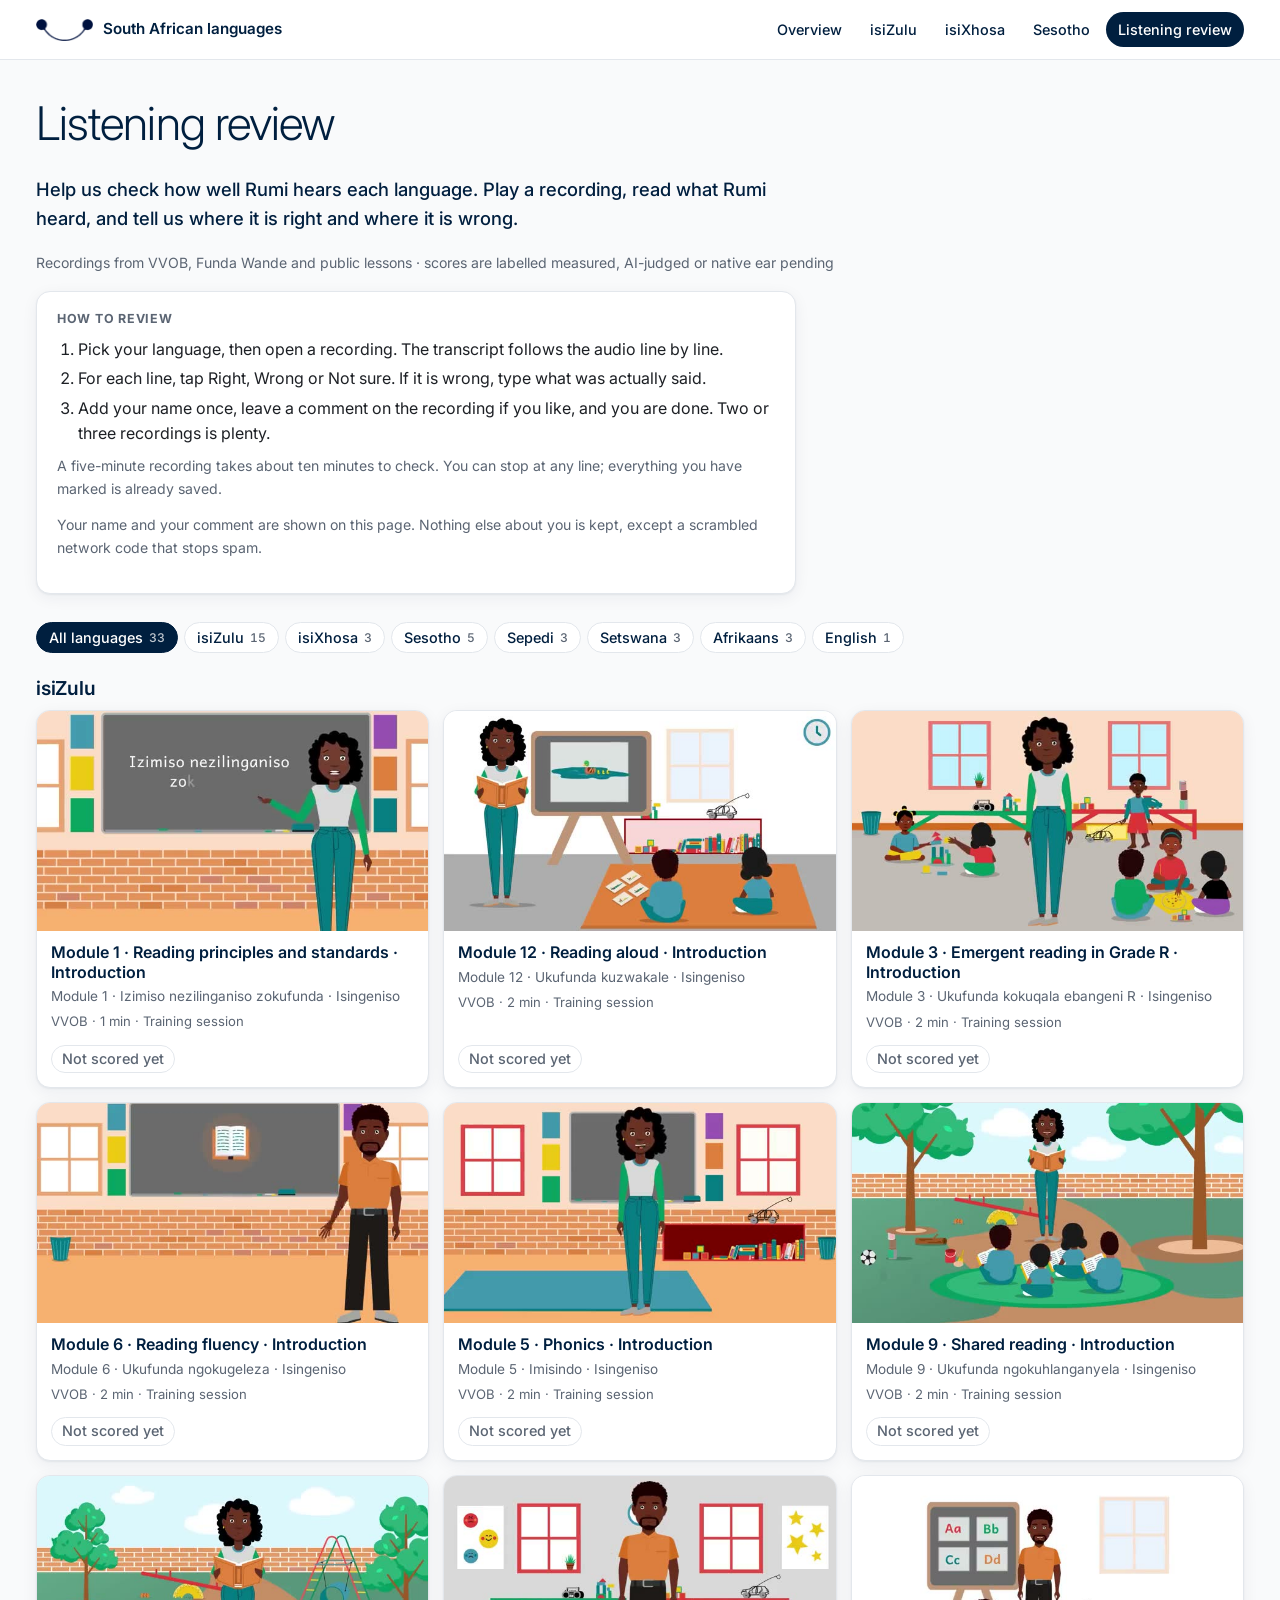
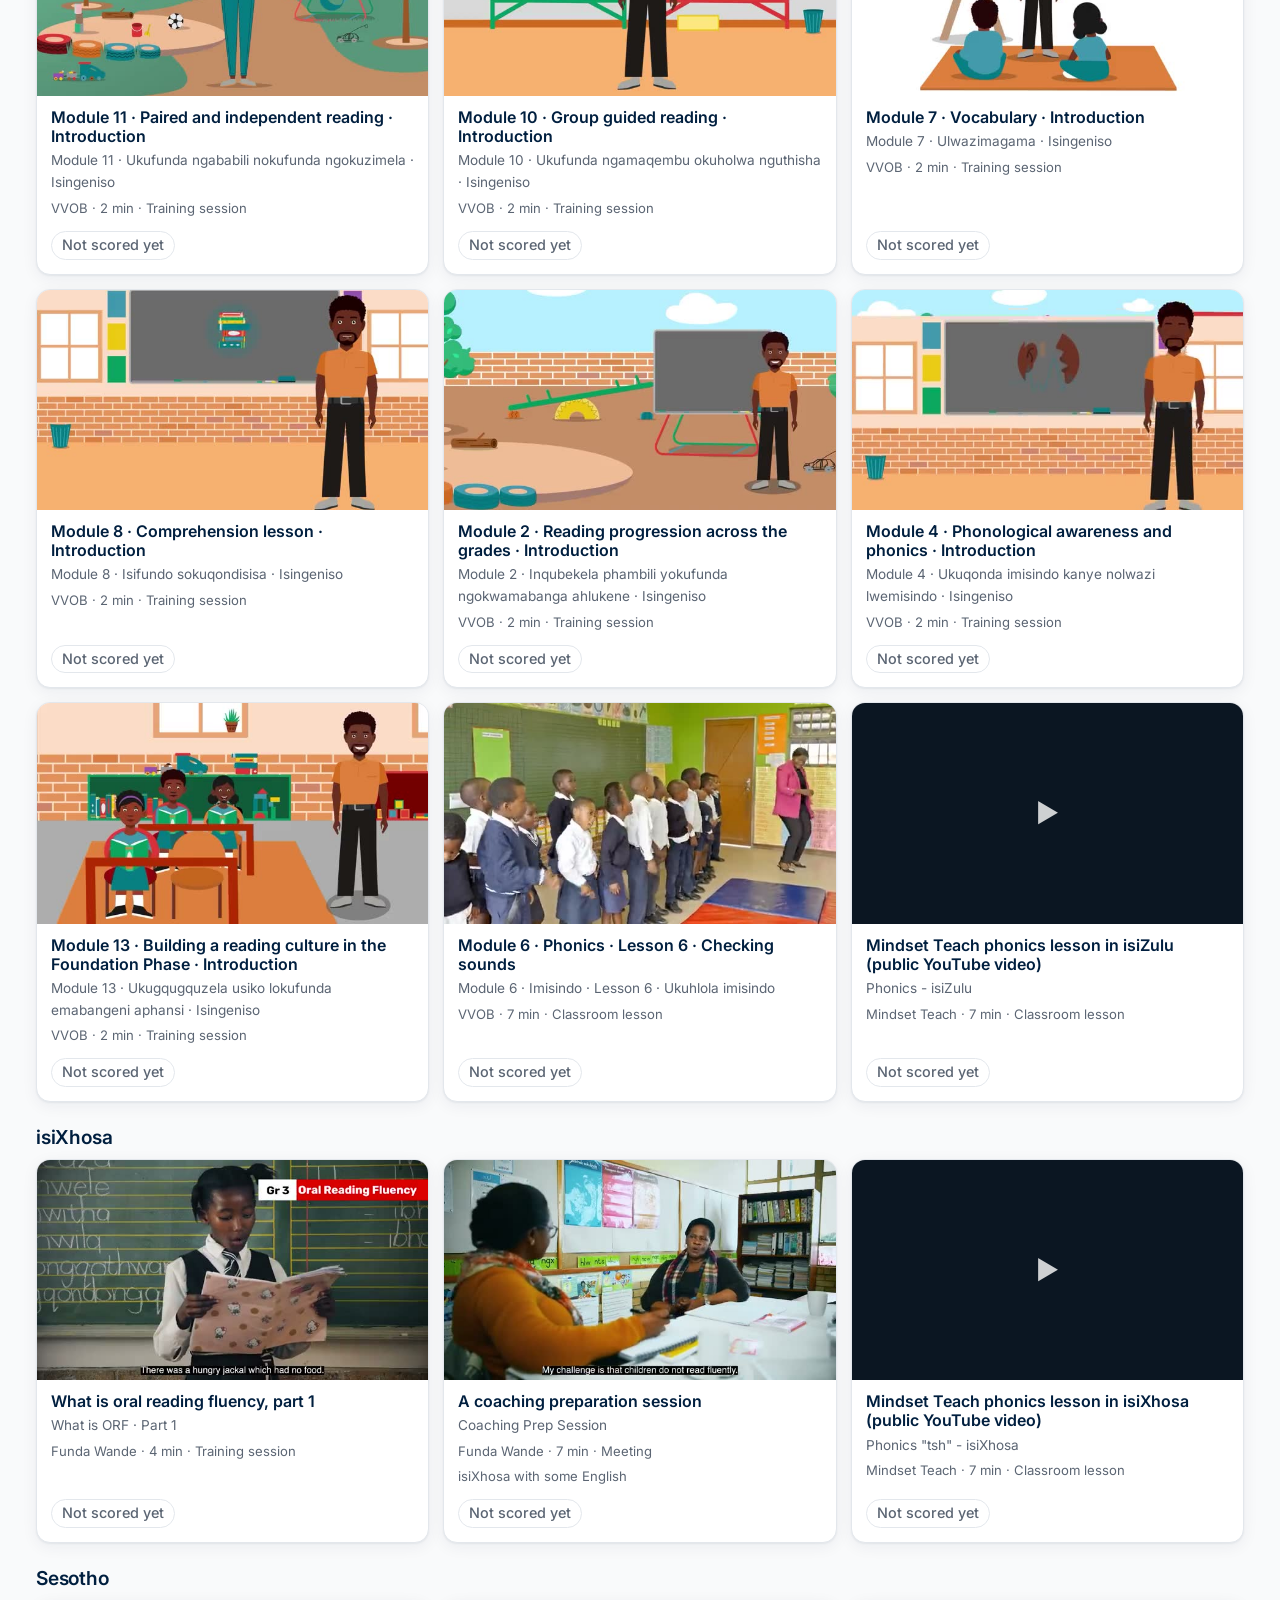
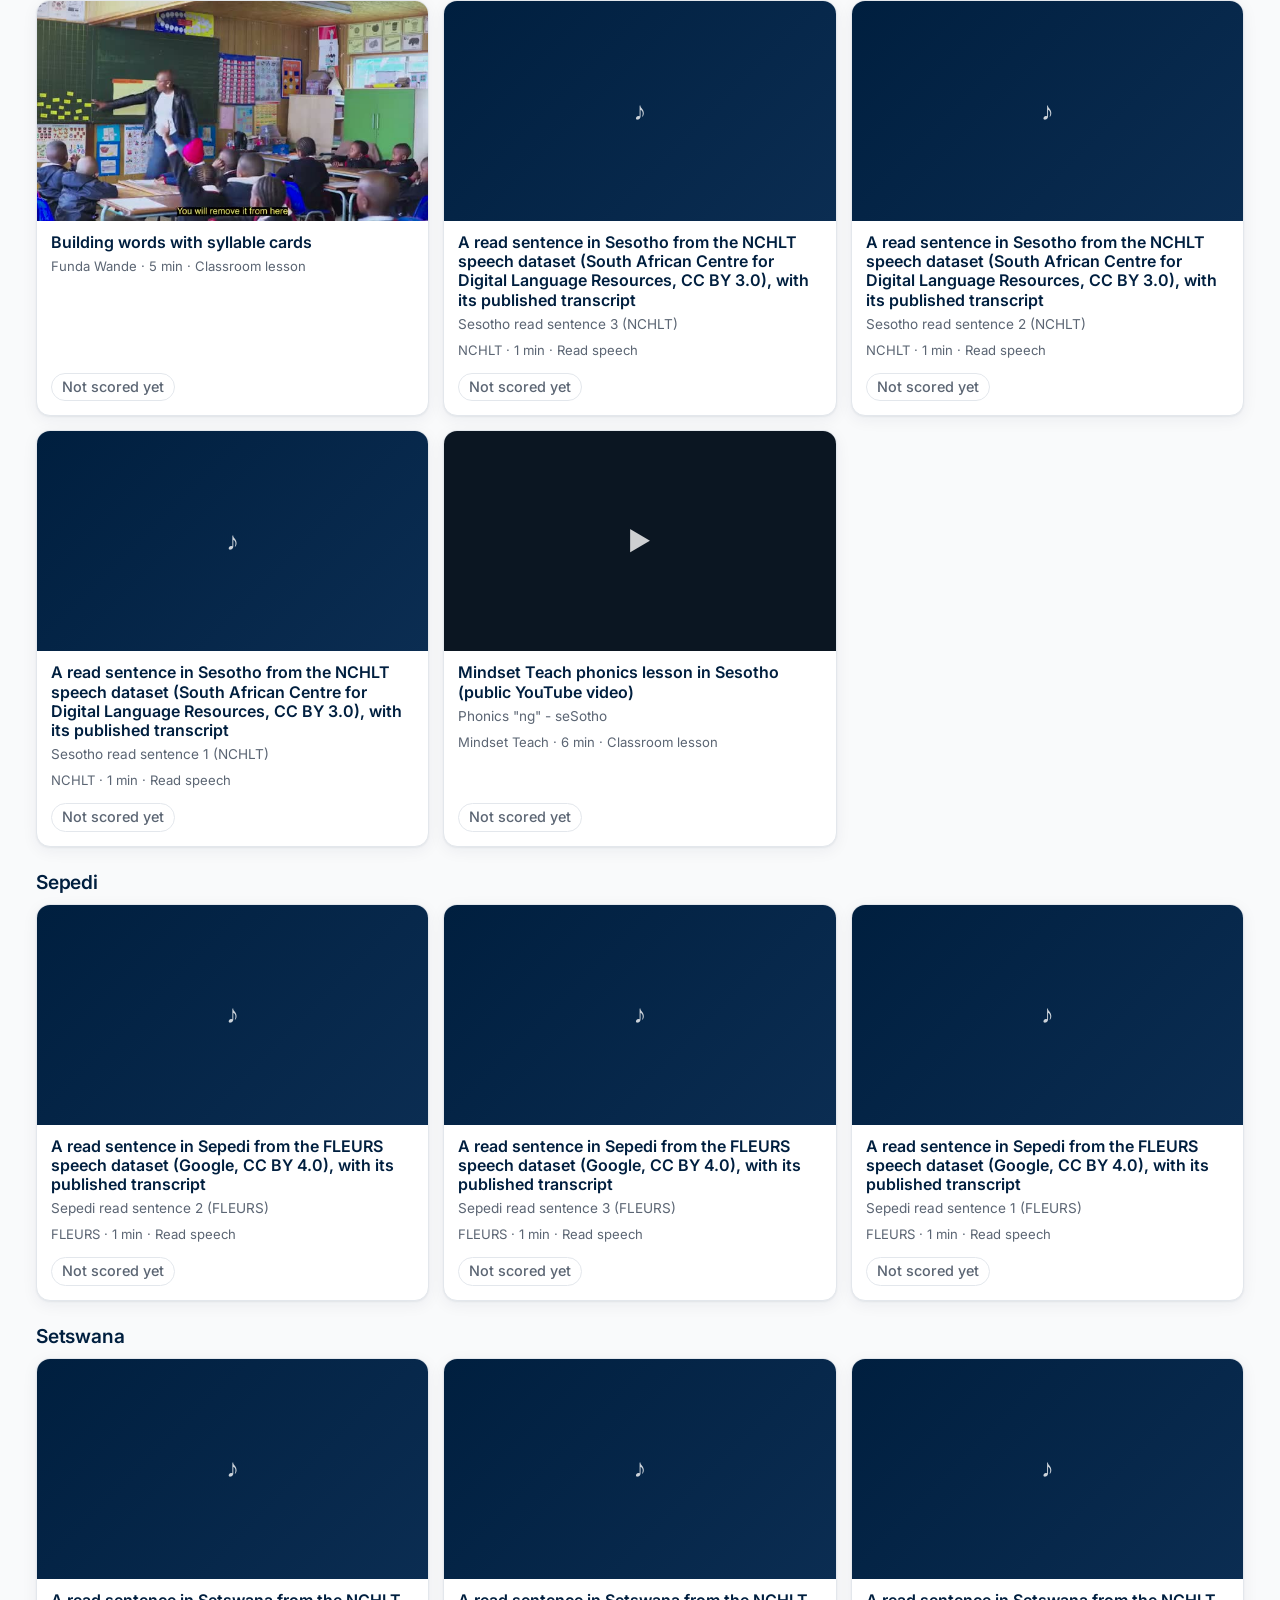
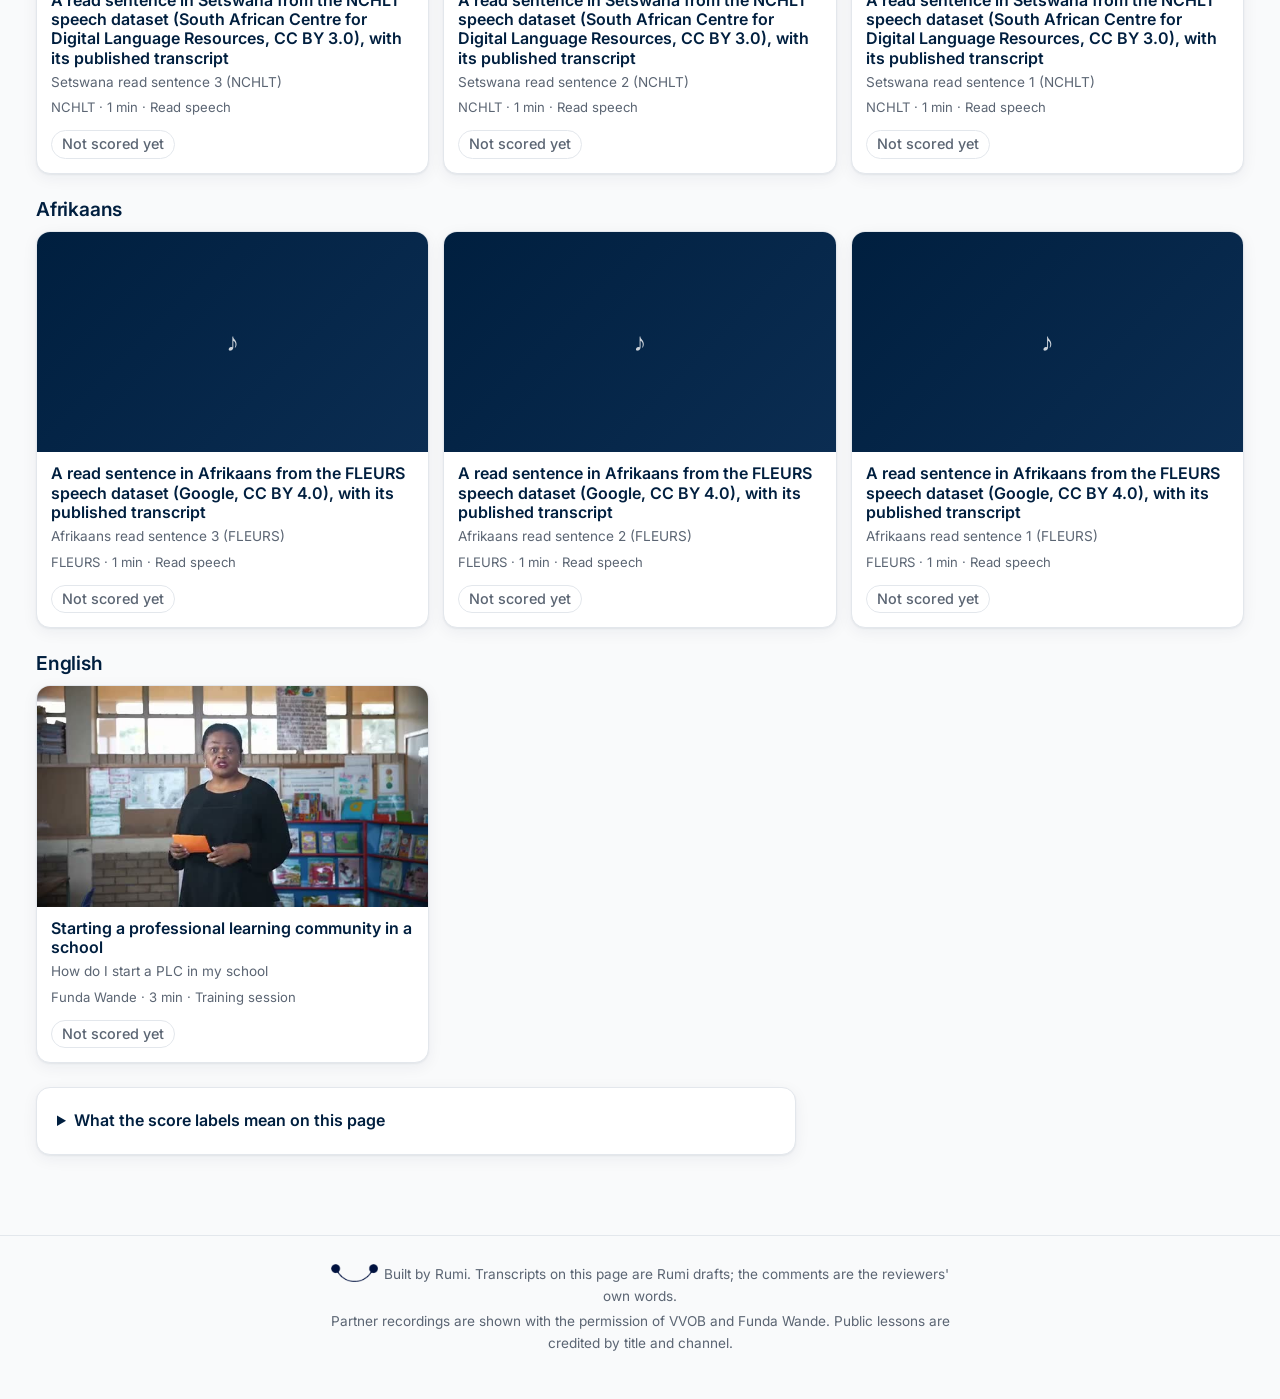
==== review.html @ a5eed265 "Listening review page: synced player for hosted video/audio and YouTube, per-line Right/Wrong/Not su" ====
<!doctype html>
<html lang="en">
<head>
<meta charset="utf-8">
<meta name="viewport" content="width=device-width, initial-scale=1">
<title>Listening review — Rumi in South African languages</title>
<meta name="description" content="Listen to classroom and training recordings in South African languages and tell us where Rumi heard them right or wrong.">
<link rel="icon" type="image/png" href="assets/img/rumi-mark.png">
<link rel="preconnect" href="https://fonts.googleapis.com">
<link rel="preconnect" href="https://fonts.gstatic.com" crossorigin>
<link href="https://fonts.googleapis.com/css2?family=Inter:wght@300;400;500;600;700;800&display=swap" rel="stylesheet">
<link rel="stylesheet" href="assets/css/site.css">
</head>
<body class="review-page">
<a class="skip" href="#main">Skip to content</a>
<header class="site-header"><div class="inner">
  <a class="brand" href="index.html" aria-label="Rumi in South African languages — overview"><img src="assets/img/rumi-mark.png" alt="Rumi"><span>South African languages</span></a>
  <nav class="lang-switch" aria-label="Pages">
    <a href="index.html">Overview</a>
    <a href="zu.html" lang="zu">isiZulu</a>
    <a href="xh.html" lang="xh">isiXhosa</a>
    <a href="st.html" lang="st">Sesotho</a>
    <a href="review.html" aria-current="page"><span class="nav-long">Listening review</span><span class="nav-short">Review</span></a>
  </nav>
</div></header>
<main id="main" class="review-main">
  <section id="intro" class="review-intro">
    <h1 data-copy="review.meta.title"></h1>
    <p class="lede" data-copy="review.meta.lead"></p>
    <p class="note" data-copy="review.meta.dateline"></p>
    <div class="card how">
      <h2 class="subcard-title" data-copy="review.howto.heading"></h2>
      <ol class="how-steps" id="how-steps"></ol>
      <p class="note" data-copy="review.howto.time_note"></p>
      <p class="note" data-copy="review.privacy.line"></p>
    </div>
  </section>

  <nav id="lang-tabs" class="rv-tabs" aria-label="Languages"></nav>

  <section id="list" class="rv-list" aria-live="polite">
    <h2 id="list-heading" class="sr-only"></h2>
    <div id="list-notice"></div>
    <div id="cards" class="rv-cards"></div>
    <details class="card labels-help" id="labels-help">
      <summary data-copy="review.scores.heading"></summary>
      <ul class="bullets" id="labels-list"></ul>
      <p class="note" data-copy="review.meta.page_note"></p>
    </details>
  </section>

  <section id="rec" class="rv-rec" hidden tabindex="-1" aria-labelledby="rec-title">
    <p><a href="review.html" id="back" class="rv-back"></a></p>
    <h2 id="rec-title"></h2>
    <div id="rec-meta" class="rv-meta"></div>
    <div id="rec-share" class="rv-share-row"></div>

    <form id="reviewer" class="rv-reviewer card" autocomplete="on" novalidate>
      <p class="subcard-title rv-who" data-copy="review.identity.heading"></p>
      <div class="rv-field">
        <label for="rv-name" id="rv-name-label"></label>
        <input id="rv-name" name="name" type="text" maxlength="60" required autocomplete="name" aria-describedby="rv-name-err">
      </div>
      <div class="rv-field">
        <label for="rv-role" id="rv-role-label"></label>
        <input id="rv-role" name="role" type="text" maxlength="60" list="rv-roles" autocomplete="organization-title">
        <datalist id="rv-roles"></datalist>
      </div>
      <div class="rv-hp" aria-hidden="true"><label for="rv-website">Website</label><input id="rv-website" name="website" type="text" tabindex="-1" autocomplete="off"></div>
      <p id="rv-name-err" class="rv-err" role="alert" hidden></p>
      <p id="rv-closed" class="rv-closed" hidden></p>
      <p id="rv-queue" class="rv-queue" role="status" hidden></p>
      <p class="note rv-remember" data-copy="review.identity.remember_note"></p>
    </form>

    <div id="banner" class="rv-banner" role="status" hidden></div>
    <h3 class="rv-player-h" data-copy="review.player.heading"></h3>
    <div id="player-host" class="rv-player"></div>
    <p class="note" data-copy="review.player.speakers_note"></p>
    <div id="rec-scores" class="rv-scores"></div>

    <div class="rv-bottom">
      <section class="card rv-comment" aria-labelledby="comment-h">
        <h3 id="comment-h" data-copy="review.comment.heading"></h3>
        <form id="comment-form" novalidate>
          <label for="comment-text" class="sr-only" id="comment-label"></label>
          <textarea id="comment-text" rows="4" maxlength="2000"></textarea>
          <div class="rv-actions"><button type="submit" class="btn primary" id="comment-send"></button><span class="rv-status" id="comment-status" role="status"></span></div>
        </form>
      </section>
      <section class="card rv-comments" aria-labelledby="comments-h">
        <h3 id="comments-h" data-copy="review.comment.list_heading"></h3>
        <ol id="comments" class="rv-comment-list"></ol>
      </section>
    </div>
    <section id="coach-wrap" class="block" hidden>
      <h3 data-copy="review.card.coaching"></h3>
      <div id="coach-host"></div>
    </section>
  </section>

  <section id="sources" class="block">
    <div id="fn-host"></div>
  </section>
</main>
<footer class="site-footer"><p><img src="assets/img/rumi-mark.png" alt=""><span data-copy="review.footer.line"></span></p><p data-copy="review.footer.credit"></p></footer>
<script src="assets/js/core.js"></script>
<script src="assets/js/karaoke.js"></script>
<script src="assets/js/syncplayer.js"></script>
<script src="assets/js/components.js"></script>
<script src="assets/js/feedback.js"></script>
<script src="assets/js/review-page.js"></script>
</body>
</html>
---- assets/css/site.css ----
/* Rumi in South African languages — shared styles.
   Rumi product tokens: navy #001F3F, ONE warm accent coral #F06E42, paper #F9FAFB. Light theme only. */
:root {
  --navy: #001F3F;
  --navy-2: #0B2D52;
  --coral: #F06E42;
  --coral-soft: #FDEBE4;
  --paper: #F9FAFB;
  --white: #FFFFFF;
  --ink: #1D2025;
  --muted: #5B6573;
  --line: #E3E7EC;
  --seen: #1E8E4E;      --seen-bg: #E5F5EC;
  --partly: #9A6200;    --partly-bg: #FCF1DC;
  --notobs: #4D5866;    --notobs-bg: #EEF1F4;
  --ins-bg: #DDF3E5;    --del-bg: #FBE1E1;
  --wa-bg: #EFEAE2;     --wa-out: #D9FDD3;  --wa-in: #FFFFFF;
  --radius: 14px;
  --shadow: 0 1px 2px rgba(0,31,63,.06), 0 4px 16px rgba(0,31,63,.06);
  --font: "Inter", -apple-system, BlinkMacSystemFont, "Segoe UI", Roboto, "Helvetica Neue", Arial, sans-serif;
  --header-h: 60px;
  color-scheme: light;
}
* { box-sizing: border-box; }
[hidden] { display: none !important; }
html { scroll-behavior: smooth; scroll-padding-top: calc(var(--header-h) + 16px); -webkit-text-size-adjust: 100%; }
body { margin: 0; background: var(--paper); color: var(--ink); font: 400 16px/1.6 var(--font); overflow-x: hidden; }
img { max-width: 100%; height: auto; }
a { color: var(--navy); text-decoration-color: rgba(0,31,63,.35); text-underline-offset: 2px; }
a:hover { text-decoration-color: var(--coral); }
:focus-visible { outline: 3px solid var(--coral); outline-offset: 2px; border-radius: 4px; }
h1, h2, h3, h4 { color: var(--navy); line-height: 1.2; margin: 0 0 .5em; }
h1 { font-size: clamp(1.9rem, 4.5vw, 2.9rem); font-weight: 300; letter-spacing: -.02em; }
h2 { font-size: clamp(1.45rem, 3vw, 1.9rem); font-weight: 600; letter-spacing: -.01em; }
h3 { font-size: 1.15rem; font-weight: 600; }
h4 { font-size: 1rem; font-weight: 600; }
p { margin: 0 0 1em; }
.skip { position: absolute; left: -999px; top: 8px; background: var(--navy); color: #fff; padding: 8px 12px; z-index: 100; }
.skip:focus { left: 8px; }
.sr-only { position: absolute; width: 1px; height: 1px; overflow: hidden; clip: rect(0 0 0 0); white-space: nowrap; }

/* ---------- header + language switcher ---------- */
.site-header { position: sticky; top: 0; z-index: 50; background: rgba(255,255,255,.96); backdrop-filter: saturate(1.4) blur(8px);
  border-bottom: 1px solid var(--line); height: var(--header-h); }
.site-header .inner { max-width: 1240px; margin: 0 auto; height: 100%; display: flex; align-items: center; gap: 16px; padding: 0 16px; }
.brand { display: flex; align-items: center; gap: 10px; text-decoration: none; color: var(--navy); font-weight: 600; white-space: nowrap; }
.brand img { height: 22px; width: auto; }
.brand span { font-size: .95rem; }
.lang-switch { margin-left: auto; display: flex; gap: 4px; overflow-x: auto; scrollbar-width: none; }
.lang-switch::-webkit-scrollbar { display: none; }
.lang-switch a { padding: 6px 12px; border-radius: 999px; text-decoration: none; color: var(--navy); font-size: .9rem; font-weight: 500; white-space: nowrap; }
.lang-switch a:hover { background: var(--paper); }
.lang-switch a[aria-current="page"] { background: var(--navy); color: #fff; }
@media (max-width: 600px) { .brand span { display: none; } .lang-switch a { padding: 6px 9px; font-size: .85rem; } }

/* ---------- layout: TOC sidebar + content ---------- */
.layout { max-width: 1240px; margin: 0 auto; padding: 0 16px; display: grid; grid-template-columns: minmax(0, 1fr); gap: 40px; }
@media (min-width: 1024px) { .layout { grid-template-columns: 220px minmax(0, 1fr); } }
main { min-width: 0; padding-bottom: 80px; }
section.block { padding: 40px 0 8px; border-top: 1px solid var(--line); }
section.block:first-of-type { border-top: 0; }
.lede { font-size: 1.15rem; color: var(--navy); font-weight: 500; max-width: 62ch; }
.prose { max-width: 68ch; }
.prose ul, ul.bullets { padding-left: 1.2em; margin: 0 0 1em; }
.prose li, ul.bullets li { margin: .3em 0; }
.note { font-size: .88rem; color: var(--muted); }
.kicker { text-transform: uppercase; letter-spacing: .08em; font-size: .75rem; font-weight: 600; color: var(--coral); margin-bottom: .4em; }

.toc { font-size: .9rem; }
.toc ol { list-style: none; margin: 0; padding: 0; }
.toc li { margin: 0; }
.toc a { display: block; padding: 6px 10px; border-left: 2px solid transparent; color: var(--muted); text-decoration: none; line-height: 1.35; }
.toc a:hover { color: var(--navy); }
.toc a.active { color: var(--navy); border-left-color: var(--coral); font-weight: 600; background: var(--white); }
.toc li.sub a { padding-left: 22px; font-size: .85rem; }
.toc-desktop { display: none; }
@media (min-width: 1024px) {
  .toc-desktop { display: block; position: sticky; top: calc(var(--header-h) + 24px); align-self: start; max-height: calc(100vh - var(--header-h) - 48px); overflow-y: auto; padding-top: 32px; }
  .toc-mobile { display: none; }
}
.toc-title { font-size: .75rem; letter-spacing: .08em; text-transform: uppercase; color: var(--muted); font-weight: 600; margin: 0 0 8px 10px; }
.toc-mobile { position: sticky; top: var(--header-h); z-index: 40; margin: 0 -16px; background: var(--paper); border-bottom: 1px solid var(--line); }
.toc-mobile summary { padding: 10px 16px; cursor: pointer; font-weight: 600; color: var(--navy); font-size: .9rem; list-style: none; display: flex; justify-content: space-between; }
.toc-mobile summary::-webkit-details-marker { display: none; }
.toc-mobile summary::after { content: "▾"; color: var(--coral); }
.toc-mobile[open] summary::after { content: "▴"; }
.toc-mobile .toc { padding: 0 8px 12px; max-height: 60vh; overflow-y: auto; }

/* ---------- cards, chips ---------- */
.card { background: var(--white); border: 1px solid var(--line); border-radius: var(--radius); box-shadow: var(--shadow); padding: 20px; }
.card + .card { margin-top: 16px; }
.grid-3 { display: grid; gap: 16px; grid-template-columns: minmax(0,1fr); }
@media (min-width: 760px) { .grid-3 { grid-template-columns: repeat(3, minmax(0,1fr)); } }
.grid-2 { display: grid; gap: 16px; grid-template-columns: minmax(0,1fr); }
@media (min-width: 760px) { .grid-2 { grid-template-columns: repeat(2, minmax(0,1fr)); } }

.chip { display: inline-flex; align-items: baseline; gap: 6px; padding: 4px 10px; border-radius: 999px; background: var(--paper); border: 1px solid var(--line); white-space: nowrap; font-size: .85rem; line-height: 1.3; }
.chip .v { font-weight: 700; color: var(--navy); font-size: 1rem; font-variant-numeric: tabular-nums; }
.chip .of { color: var(--muted); font-size: .75rem; }
.chip .l { font-size: .72rem; text-transform: uppercase; letter-spacing: .04em; color: var(--muted); font-weight: 600; }
.chip.measured .l { color: var(--navy); }
.chip.ai .l { color: #8A4A00; }
.chip.ai { border-style: dashed; }
.chip.pending { background: var(--white); }
.chip.pending .v { color: var(--muted); font-weight: 500; font-size: .9rem; }
.chip-row { display: flex; flex-wrap: wrap; gap: 8px; align-items: center; }
.score-line { display: flex; flex-wrap: wrap; gap: 10px; align-items: center; margin: 12px 0 0; }
.score-line .note { margin: 0; }

.status { display: inline-block; padding: 2px 10px; border-radius: 999px; font-size: .75rem; font-weight: 600; letter-spacing: .02em; white-space: nowrap; }
.status.seen { background: var(--seen-bg); color: var(--seen); }
.status.partly { background: var(--partly-bg); color: var(--partly); }
.status.not_observed { background: var(--notobs-bg); color: var(--notobs); }

.ph { background: #FFF6D6; border: 1px dashed #D9A400; color: #6B5200; padding: 0 4px; border-radius: 4px; font-family: ui-monospace, SFMono-Regular, Menlo, monospace; font-size: .8em; }
.soon { border: 1px dashed var(--line); border-radius: var(--radius); padding: 20px; color: var(--muted); background: var(--white); text-align: center; }

.btn { display: inline-flex; align-items: center; gap: 6px; padding: 8px 14px; border-radius: 999px; border: 1px solid var(--navy); background: var(--white); color: var(--navy); font: 500 .9rem var(--font); cursor: pointer; text-decoration: none; }
.btn:hover { background: var(--paper); }
.btn.primary { background: var(--navy); color: #fff; }
.btn.primary:hover { background: var(--navy-2); }
.btn.small { padding: 4px 10px; font-size: .8rem; }
.btn[aria-pressed="true"] { background: var(--navy); color: #fff; }
.ts { display: inline-flex; align-items: center; gap: 4px; padding: 2px 8px; border-radius: 6px; border: 1px solid var(--coral); background: var(--coral-soft); color: #9A3A15; font: 600 .78rem var(--font); cursor: pointer; font-variant-numeric: tabular-nums; }
.ts:hover { background: var(--coral); color: #fff; }

/* ---------- hero + summary table ---------- */
.hero { padding: 48px 0 24px; }
.hero .answer { font-size: clamp(1.15rem, 2.4vw, 1.4rem); color: var(--navy); line-height: 1.45; max-width: 46ch; font-weight: 400; }
.conditions { list-style: none; padding: 0; margin: 16px 0 0; display: grid; gap: 8px; max-width: 70ch; }
.conditions li { padding-left: 28px; position: relative; }
.conditions li::before { content: counter(c); counter-increment: c; position: absolute; left: 0; top: 2px; width: 20px; height: 20px; border-radius: 50%; background: var(--coral); color: #fff; font-size: .72rem; font-weight: 700; display: grid; place-items: center; }
.conditions { counter-reset: c; }
.table-wrap { overflow-x: auto; -webkit-overflow-scrolling: touch; border-radius: var(--radius); border: 1px solid var(--line); background: var(--white); box-shadow: var(--shadow); }
table.summary { width: 100%; border-collapse: collapse; font-size: .92rem; }
table.summary th, table.summary td { padding: 10px 12px; text-align: left; border-bottom: 1px solid var(--line); vertical-align: middle; }
table.summary thead th { font-size: .75rem; text-transform: uppercase; letter-spacing: .05em; color: var(--muted); background: var(--paper); }
table.summary tbody th a { font-weight: 600; text-decoration: none; }
table.summary td a.cell { text-decoration: none; display: inline-block; }
table.summary tr.group th { background: var(--paper); font-size: .75rem; text-transform: uppercase; letter-spacing: .05em; color: var(--muted); }
table.summary tr.also { font-size: .85rem; }
table.summary .verdict { font-weight: 600; color: var(--navy); }
/* phone: summary table becomes stacked cards */
@media (max-width: 700px) {
  .table-wrap.stack { border: 0; background: none; box-shadow: none; overflow: visible; }
  .stack table, .stack tbody, .stack tr, .stack th, .stack td { display: block; width: 100%; }
  .stack thead { display: none; }
  .stack tr { background: var(--white); border: 1px solid var(--line); border-radius: var(--radius); margin-bottom: 12px; padding: 8px 4px; box-shadow: var(--shadow); }
  .stack tr.group { background: none; border: 0; box-shadow: none; padding: 8px 0 0; margin: 0; }
  .stack td, .stack th { border: 0; padding: 6px 12px; }
  .stack td[data-h] { display: flex; justify-content: space-between; align-items: center; gap: 12px; }
  .stack td[data-h]::before { content: attr(data-h); font-size: .78rem; color: var(--muted); font-weight: 600; }
}

table.plain { width: 100%; border-collapse: collapse; font-size: .92rem; background: var(--white); }
table.plain th, table.plain td { padding: 10px 12px; border-bottom: 1px solid var(--line); text-align: left; vertical-align: top; }
table.plain thead th { font-size: .75rem; text-transform: uppercase; letter-spacing: .05em; color: var(--muted); background: var(--paper); }

/* ---------- method diagram ---------- */
.pipeline { display: flex; flex-wrap: wrap; gap: 8px; align-items: stretch; margin: 8px 0 16px; padding: 0; list-style: none; }
.pipeline li { flex: 1 1 120px; background: var(--white); border: 1px solid var(--line); border-radius: 10px; padding: 10px 12px; font-size: .85rem; position: relative; }
.pipeline li b { display: block; color: var(--navy); font-size: .9rem; }
.pipeline li .n { color: var(--coral); font-weight: 700; font-size: .75rem; }
.labels-key { display: grid; gap: 8px; grid-template-columns: minmax(0,1fr); margin: 12px 0; }
@media (min-width: 760px) { .labels-key { grid-template-columns: repeat(3, minmax(0,1fr)); } }
.labels-key > div { display: grid; gap: 4px; }

/* ---------- language cards ---------- */
.lang-card { display: flex; flex-direction: column; gap: 10px; text-decoration: none; color: inherit; transition: transform .15s, box-shadow .15s; }
.lang-card:hover { transform: translateY(-2px); box-shadow: 0 6px 24px rgba(0,31,63,.12); }
.lang-card h3 { margin: 0; font-size: 1.35rem; }
.lang-card .go { color: var(--coral); font-weight: 600; font-size: .9rem; margin-top: auto; }

/* ---------- verdict strip ---------- */
.verdict-strip { background: var(--navy); color: #fff; border-radius: var(--radius); padding: 20px; margin-top: 24px; }
.verdict-strip h1 { color: #fff; margin-bottom: 4px; }
.verdict-strip .vline { font-size: 1.05rem; opacity: .95; margin: 0 0 14px; }
.verdict-strip .chip { background: rgba(255,255,255,.08); border-color: rgba(255,255,255,.25); color: #fff; }
.verdict-strip .chip .v { color: #fff; }
.verdict-strip .chip .l, .verdict-strip .chip .of, .verdict-strip .chip .k { color: rgba(255,255,255,.75); }
.verdict-strip a.chip { text-decoration: none; }
.chip .k { font-size: .78rem; color: var(--muted); font-weight: 500; }
.verdict-strip .pending-ear { display: inline-block; margin-top: 12px; font-size: .85rem; color: #FFD9CB; }

/* ---------- SyncPlayer ---------- */
.sync { display: grid; gap: 16px; grid-template-columns: minmax(0,1fr); }
@media (min-width: 900px) { .sync { grid-template-columns: minmax(0, 1.25fr) minmax(0, 1fr); } }
.video-box { position: relative; width: 100%; aspect-ratio: 16 / 9; background: #0b1622; border-radius: 12px; overflow: hidden; }
.video-box iframe, .video-box > div { position: absolute; inset: 0; width: 100%; height: 100%; border: 0; }
.video-credit { font-size: .8rem; color: var(--muted); margin-top: 6px; }
.transcript { background: var(--white); border: 1px solid var(--line); border-radius: 12px; display: flex; flex-direction: column; min-height: 260px; max-height: 420px; }
@media (min-width: 900px) { .transcript { max-height: none; height: 100%; min-height: 0; } .sync .tcol { position: relative; } .sync .tcol .transcript { position: absolute; inset: 0; } }
@media (max-width: 899px) { .transcript { height: 340px; } }
.transcript .bar { display: flex; flex-wrap: wrap; gap: 6px; padding: 10px; border-bottom: 1px solid var(--line); align-items: center; }
.transcript .bar .t { margin-right: auto; font-size: .78rem; color: var(--muted); font-weight: 600; text-transform: uppercase; letter-spacing: .05em; }
.turns { list-style: none; margin: 0; padding: 10px; overflow-y: auto; flex: 1; scroll-behavior: smooth; }
.turns .hint { color: var(--muted); font-size: .9rem; text-align: center; padding: 24px 12px; }
.turn { padding: 8px 10px; border-radius: 10px; margin-bottom: 6px; cursor: pointer; border: 1px solid transparent; }
.turn[hidden] { display: none; }
.turn:hover { background: var(--paper); }
.turn.now { background: var(--coral-soft); border-color: rgba(240,110,66,.35); }
.turn .who { display: flex; align-items: center; gap: 8px; font-size: .72rem; font-weight: 700; text-transform: uppercase; letter-spacing: .05em; color: var(--navy); margin-bottom: 2px; }
.turn .who .time { color: var(--muted); font-weight: 500; font-variant-numeric: tabular-nums; }
.turn .who .en-t { margin-left: auto; }
.turn.spk-learners .who, .turn.spk-learner .who { color: #2F6B4F; }
.turn .txt { font-size: .98rem; }
.turn .txt .caret { display: inline-block; width: 2px; height: 1em; background: var(--coral); vertical-align: -2px; margin-left: 1px; animation: blink 1s steps(2) infinite; }
@keyframes blink { 50% { opacity: 0; } }
.turn .en { font-size: .88rem; color: var(--muted); margin-top: 4px; font-style: italic; }
.turn.in-window { box-shadow: inset 3px 0 0 var(--navy); }
.baseline { margin: 0 10px 10px; padding: 10px 12px; border-radius: 10px; background: #F1F3F6; border: 1px dashed #9AA5B1; font-size: .9rem; }
.baseline .lab { font-size: .72rem; text-transform: uppercase; letter-spacing: .05em; color: var(--muted); font-weight: 700; display: block; margin-bottom: 4px; }

/* ---------- Karaoke ---------- */
.karaoke { background: var(--white); border: 1px solid var(--line); border-radius: 12px; padding: 14px; }
.k-controls { display: flex; align-items: center; gap: 10px; }
.k-play { width: 40px; height: 40px; flex: 0 0 40px; border-radius: 50%; border: 0; background: var(--navy); color: #fff; cursor: pointer; display: grid; place-items: center; }
.k-play svg { width: 16px; height: 16px; fill: currentColor; }
.k-range { flex: 1; min-width: 0; accent-color: var(--coral); }
.k-time { font-size: .78rem; color: var(--muted); font-variant-numeric: tabular-nums; min-width: 78px; text-align: right; }
.k-text { margin-top: 12px; font-size: 1.08rem; line-height: 1.75; }
.k-word { cursor: pointer; border-radius: 4px; padding: 1px 1px; transition: background .08s, color .08s; }
.k-word:hover { text-decoration: underline; text-decoration-color: var(--coral); }
.k-word.done { color: var(--navy); }
.k-word.on { background: var(--coral); color: #fff; }
.k-text.idle .k-word { color: var(--ink); }
.k-en { margin-top: 8px; font-size: .9rem; color: var(--muted); font-style: italic; }

/* ---------- Chat ---------- */
.chat { background: var(--wa-bg); border-radius: 14px; padding: 16px 12px; display: flex; flex-direction: column; gap: 10px; max-width: 640px; }
.bubble { max-width: 88%; padding: 8px 10px 6px; border-radius: 10px; box-shadow: 0 1px 1px rgba(0,0,0,.08); position: relative; font-size: .95rem; }
.bubble.teacher { align-self: flex-end; background: var(--wa-out); border-top-right-radius: 2px; }
.bubble.rumi { align-self: flex-start; background: var(--wa-in); border-top-left-radius: 2px; width: 88%; }
.bubble .from { font-size: .75rem; font-weight: 700; color: var(--coral); margin-bottom: 2px; }
.bubble.teacher .from { color: #1E7A4C; }
.bubble .en { font-size: .82rem; color: var(--muted); font-style: italic; margin-top: 4px; border-top: 1px solid rgba(0,0,0,.06); padding-top: 4px; }
.bubble .karaoke { border: 0; padding: 4px 0 0; background: transparent; }
.bubble .k-text { font-size: .98rem; margin-top: 8px; }

/* ---------- Report ---------- */
.report .summary-en { font-size: 1.05rem; color: var(--navy); }
.report .meta { display: flex; flex-wrap: wrap; gap: 8px; margin-bottom: 12px; }
.report .meta span { font-size: .8rem; background: var(--paper); border: 1px solid var(--line); border-radius: 999px; padding: 2px 10px; }
.legend { display: flex; flex-wrap: wrap; gap: 8px; align-items: center; font-size: .82rem; color: var(--muted); margin: 8px 0 16px; }
.step-group { margin-bottom: 18px; }
.step-group > h4 { display: flex; align-items: center; gap: 8px; }
.step { border: 1px solid var(--line); border-radius: 12px; padding: 12px 14px; margin-bottom: 10px; background: var(--white); }
.step.seen { border-left: 4px solid var(--seen); }
.step.partly { border-left: 4px solid #D99A1E; }
.step.not_observed { border-left: 4px solid #9AA5B1; }
.step .head { display: flex; flex-wrap: wrap; align-items: baseline; gap: 6px 10px; }
.step .name { font-weight: 600; color: var(--navy); }
.step .name-l { color: var(--muted); font-size: .88rem; }
.step .note-en { margin: 6px 0 0; font-size: .92rem; }
.evidence { list-style: none; padding: 0; margin: 8px 0 0; display: grid; gap: 8px; }
.evidence li { display: grid; grid-template-columns: auto minmax(0,1fr); gap: 4px 10px; align-items: start; font-size: .92rem; }
.evidence q { quotes: "“" "”"; }
.evidence .qen { grid-column: 2; color: var(--muted); font-size: .85rem; font-style: italic; }
.pb-list { list-style: none; padding: 0; margin: 0; display: grid; gap: 8px; }
.pb-list li { display: flex; gap: 10px; align-items: flex-start; }
.grow { display: grid; gap: 10px; grid-template-columns: minmax(0,1fr); }
@media (min-width: 760px) { .grow { grid-template-columns: repeat(2, minmax(0,1fr)); } }
.grow > div { background: var(--paper); border-radius: 10px; padding: 12px; }
.grow .g { font-weight: 800; color: var(--coral); font-size: 1.2rem; margin-right: 4px; }
.bil .l { font-weight: 500; color: var(--navy); }
.bil .e { color: var(--muted); font-size: .88rem; font-style: italic; }
ol.plan { padding-left: 1.3em; margin: 0; display: grid; gap: 10px; }
.accuracy { background: var(--navy); color: #fff; border-radius: var(--radius); padding: 18px 20px; }
.accuracy h4 { color: #fff; }
.accuracy .chip { background: rgba(255,255,255,.08); border-color: rgba(255,255,255,.25); color: #fff; }
.accuracy .chip .v { color: #fff; }
.accuracy .chip .l, .accuracy .chip .k, .accuracy .chip .of { color: rgba(255,255,255,.75); }
.accuracy p { color: rgba(255,255,255,.88); font-size: .9rem; margin: 10px 0 0; }
.subcard-title { font-size: .78rem; text-transform: uppercase; letter-spacing: .06em; color: var(--muted); font-weight: 700; margin: 0 0 10px; }

/* ---------- VisionDiff ---------- */
.vdiff { display: grid; gap: 16px; grid-template-columns: minmax(0,1fr); }
@media (min-width: 900px) { .vdiff { grid-template-columns: minmax(0,1fr) minmax(0,1fr); } }
.vdiff figure { margin: 0; }
.vdiff figure img { border: 1px solid var(--line); border-radius: 10px; background: #fff; display: block; width: 100%; cursor: zoom-in; }
.vdiff figcaption { font-size: .8rem; color: var(--muted); margin-top: 6px; }
.difftext { background: var(--white); border: 1px solid var(--line); border-radius: 10px; padding: 14px; font-size: 1rem; line-height: 1.8; white-space: pre-wrap; overflow-wrap: anywhere; }
.difftext ins { background: var(--ins-bg); text-decoration: none; border-bottom: 2px solid var(--seen); }
.difftext del { background: var(--del-bg); color: #8A1C1C; }
.layer { font-size: .9rem; color: var(--muted); background: var(--paper); border-radius: 10px; padding: 10px 12px; white-space: pre-wrap; overflow-wrap: anywhere; margin-top: 10px; }

/* ---------- LPViewer ---------- */
.thumbs { display: grid; gap: 10px; grid-template-columns: repeat(auto-fill, minmax(110px, 1fr)); margin: 8px 0 14px; }
.thumbs button { padding: 0; border: 1px solid var(--line); border-radius: 8px; overflow: hidden; background: #fff; cursor: zoom-in; aspect-ratio: 3 / 4; }
.thumbs img { width: 100%; height: 100%; object-fit: cover; object-position: top; display: block; }
dialog.lightbox { border: 0; padding: 0; background: transparent; max-width: 96vw; max-height: 96vh; }
dialog.lightbox::backdrop { background: rgba(0,15,32,.85); }
dialog.lightbox img { max-width: 94vw; max-height: 86vh; display: block; margin: 0 auto; border-radius: 8px; background: #fff; }
dialog.lightbox .lb-bar { display: flex; justify-content: center; gap: 8px; margin-top: 10px; }
dialog.lightbox .lb-bar .btn { background: rgba(255,255,255,.95); }
.lb-count { color: #fff; align-self: center; font-size: .85rem; min-width: 50px; text-align: center; }

/* ---------- footnotes ---------- */
sup.fn { line-height: 0; font-size: .7em; margin-left: 1px; }
sup.fn a { text-decoration: none; color: var(--coral); font-weight: 700; padding: 0 1px; }
ol.footnotes { padding-left: 1.6em; font-size: .88rem; color: var(--ink); display: grid; gap: 8px; }
ol.footnotes li:target { background: var(--coral-soft); border-radius: 6px; }
ol.footnotes .back { text-decoration: none; margin-left: 4px; color: var(--coral); }
ol.footnotes .lic { color: var(--muted); }

.site-footer { border-top: 1px solid var(--line); padding: 24px 16px 40px; color: var(--muted); font-size: .85rem; text-align: center; }
.site-footer img { height: 18px; width: auto; vertical-align: -3px; margin-right: 6px; }
@media (prefers-reduced-motion: reduce) { html { scroll-behavior: auto; } .turns { scroll-behavior: auto; } .turn .txt .caret { animation: none; } }
.chip.verdict { background: var(--seen-bg); border-color: transparent; }
.chip.verdict .v { color: var(--seen); letter-spacing: .04em; font-size: .85rem; }
.chip.verdict.amber { background: var(--partly-bg); } .chip.verdict.amber .v { color: var(--partly); }
.chip.verdict.red { background: var(--del-bg); } .chip.verdict.red .v { color: #8A1C1C; }
.cell-note { display: block; font-size: .72rem; color: var(--muted); margin-top: 3px; line-height: 1.3; max-width: 22ch; }
section.block.sub { border-top: 0; padding-top: 24px; }
.verdict-strip .vmaterial { font-size: .85rem; color: rgba(255,255,255,.8); margin: 10px 0 0; }
.verdict-strip .vmaterial a, .verdict-strip sup.fn a { color: #FFB79D; }
.site-footer p { margin: 4px auto; max-width: 70ch; }
.acc-items { list-style: none; padding: 0; margin: 12px 0 0; display: grid; gap: 6px; font-size: .92rem; }
.acc-items strong { color: #fff; }
.accuracy .acc-model { font-size: .78rem; color: rgba(255,255,255,.65); }
a.chip { text-decoration: none; }
a.chip:hover { border-color: var(--coral); }
.grid-2 > .card, .grid-3 > .card, .labels-key > .card { margin-top: 0; }
.labels-key > .card { align-content: start; }
.labels-key .chip { justify-self: start; align-self: start; }
.pipeline li .n { display: block; }
#scheme-host img { width: 100%; max-height: 560px; object-fit: cover; object-position: top left; }
.k-text.idle .k-word.on { background: none; color: inherit; }
.sync .tcol { min-height: 380px; }
.turn.interview { background: #F6F7F9; }
.turn.interview .txt { color: var(--muted); }
.turn .who .tag { font-size: .65rem; font-weight: 600; color: var(--muted); border: 1px solid var(--line); border-radius: 999px; padding: 0 6px; text-transform: none; letter-spacing: 0; }
.ts { white-space: nowrap; }
@media (max-width: 600px) {
  .card { padding: 16px; }
  .report.card { padding: 14px 12px; border-radius: 12px; }
  .report .card { padding: 12px; box-shadow: none; }
  .step { padding: 10px; }
  .site-header .inner { gap: 8px; padding: 0 12px; }
  .brand img { height: 18px; }
  .lang-switch { gap: 2px; }
  .lang-switch a { padding: 6px 8px; font-size: .82rem; }
}
.card .karaoke.compact { border: 0; padding: 0; }
.vchips { margin-top: 12px; }
.baseline { max-height: 42%; overflow-y: auto; flex: 0 0 auto; }
@media (max-width: 899px) { .baseline { max-height: 140px; } }
.chip { max-width: 100%; flex-wrap: wrap; white-space: normal; row-gap: 0; }
.chip .k { white-space: normal; }
.chip .v, .chip .of, .chip .l { white-space: nowrap; }

/* Page-truth reconstruction (Rumi's rebuild of the workbook page, beside the page image) */
.ptpage { background: var(--white, #fff); border: 1px solid var(--line); border-radius: 12px; padding: 16px 18px; box-shadow: 0 1px 2px rgba(0,31,63,.05); }
.pt-top { display: flex; align-items: center; gap: 10px; background: #1EA3E0; color: #fff; border-radius: 8px 8px 0 0; margin: -16px -18px 12px; padding: 10px 14px; }
.pt-ws { display: inline-grid; place-items: center; min-width: 28px; height: 28px; border-radius: 50%; background: #fff; color: #1EA3E0; font-weight: 700; font-size: .95rem; }
.pt-title { font-weight: 700; font-size: 1.25rem; letter-spacing: .01em; }
.pt-week { font-size: .85rem; color: var(--muted); margin: -4px 0 10px; }
.pt-activity { border-left: 3px solid var(--coral); background: var(--coral-soft); border-radius: 0 8px 8px 0; padding: 8px 12px; margin-bottom: 12px; }
.pt-act-label { display: inline-block; font-weight: 700; color: var(--navy); font-size: .9rem; margin-bottom: 2px; }
.pt-instr { margin: 0; color: var(--ink); }
.pt-pic { border: 1px dashed var(--line); border-radius: 8px; padding: 8px 10px; margin-bottom: 8px; }
.pt-pic-desc { font-size: .88rem; color: var(--muted); }
.pt-pic-tag { display: inline-block; font-size: .7rem; font-weight: 700; letter-spacing: .06em; text-transform: uppercase; color: var(--navy); background: var(--paper); border: 1px solid var(--line); border-radius: 999px; padding: 1px 8px; margin-right: 4px; }
.pt-labels { display: flex; flex-wrap: wrap; gap: 6px; margin-top: 8px; }
.pt-label { background: var(--paper); border: 1px solid var(--line); border-radius: 6px; padding: 2px 8px; font-size: .9rem; color: var(--ink); }
.pt-pageno { text-align: left; font-size: .8rem; color: var(--muted); margin-top: 6px; }
.pt-stamp { margin-top: 10px; padding-top: 8px; border-top: 1px dotted var(--line); font-size: .78rem; color: var(--muted); }
.pt-stamp code { font-size: .78rem; background: var(--paper); padding: 1px 4px; border-radius: 4px; overflow-wrap: anywhere; }
.pt-unsure { display: inline-block; margin-left: 6px; color: #9A5B00; background: #FFF4DE; border-radius: 999px; padding: 0 8px; }
.pt-meta { margin: 8px 0 0; }

/* voice trials (speaking section) */
.trials{margin-top:12px}
.trial-list{list-style:none;margin:0;padding:0;display:grid;gap:12px}
.trial-list li{display:grid;gap:4px}
.trial-label{font-weight:600}
.trial-list audio{width:100%;max-width:420px;height:36px}

/* ---------- Listening review (review.html) ---------- */
.review-main { max-width: 1240px; margin: 0 auto; padding: 0 16px 80px; min-width: 0; }
.review-intro { padding: 36px 0 8px; }
.review-intro .how { margin-top: 16px; max-width: 760px; }
.review-intro .how ol, .review-intro .how ul { margin: 0 0 8px; padding-left: 1.3em; }
.rv-tabs { display: flex; flex-wrap: wrap; gap: 6px; margin: 20px 0 8px; }
.rv-tab { display: inline-flex; align-items: center; gap: 6px; padding: 6px 12px; border-radius: 999px; border: 1px solid var(--line); background: var(--white); color: var(--navy); font: 500 .9rem var(--font); cursor: pointer; }
.rv-tab .n { font-size: .75rem; color: var(--muted); font-variant-numeric: tabular-nums; }
.rv-tab[aria-pressed="true"] { background: var(--navy); border-color: var(--navy); color: #fff; }
.rv-tab[aria-pressed="true"] .n { color: rgba(255,255,255,.75); }
.rv-group { font-size: 1.2rem; margin: 24px 0 10px; }
.rv-grid { list-style: none; margin: 0; padding: 0; display: grid; gap: 14px; grid-template-columns: minmax(0,1fr); }
@media (min-width: 640px) { .rv-grid { grid-template-columns: repeat(2, minmax(0,1fr)); } }
@media (min-width: 1024px) { .rv-grid { grid-template-columns: repeat(3, minmax(0,1fr)); } }
.rv-grid > li { min-width: 0; }
.rv-card { display: flex; flex-direction: column; padding: 0; overflow: hidden; height: 100%; text-decoration: none; color: inherit; transition: transform .15s, box-shadow .15s; }
.rv-card:hover { transform: translateY(-2px); box-shadow: 0 6px 24px rgba(0,31,63,.12); }
.rv-thumb { display: grid; place-items: center; width: 100%; aspect-ratio: 16 / 9; object-fit: cover; background: #0b1622; color: rgba(255,255,255,.8); font-size: 1.6rem; }
.rv-thumb-mp3 { background: linear-gradient(135deg, var(--navy), var(--navy-2)); }
.rv-card-body { padding: 12px 14px 14px; display: flex; flex-direction: column; gap: 4px; flex: 1; min-width: 0; }
.rv-card h3 { font-size: 1rem; margin: 0; overflow-wrap: anywhere; }
.rv-sub { font-size: .85rem; color: var(--muted); margin: 0; overflow-wrap: anywhere; }
.rv-facts { font-size: .82rem; color: var(--muted); margin: 0; }
.rv-card-foot { display: flex; flex-wrap: wrap; gap: 8px; align-items: center; justify-content: space-between; margin-top: auto; padding-top: 8px; }
.rv-count { font-size: .8rem; color: var(--muted); }
.labels-help { margin-top: 24px; max-width: 760px; }
.labels-help summary { cursor: pointer; font-weight: 600; color: var(--navy); }
.labels-help[open] summary { margin-bottom: 8px; }

.rv-rec { padding-top: 20px; outline: none; }
.rv-back { font-size: .9rem; font-weight: 500; text-decoration: none; }
.rv-back::before { content: "← "; }
.rv-banner { display: flex; align-items: flex-start; gap: 10px; background: var(--coral-soft); border: 1px solid rgba(240,110,66,.45); color: #6E2A10; border-radius: 10px; padding: 10px 12px; margin: 4px 0 14px; font-weight: 500; }
.rv-banner > span { flex: 1; min-width: 0; }
.rv-x { border: 0; background: none; font-size: 1.3rem; line-height: 1; color: inherit; cursor: pointer; padding: 0 4px; }
.rv-rec h2 { margin: 0 0 6px; overflow-wrap: anywhere; }
.rv-meta { display: flex; flex-wrap: wrap; gap: 6px; margin-bottom: 10px; }
.rv-meta span { font-size: .8rem; background: var(--white); border: 1px solid var(--line); border-radius: 999px; padding: 2px 10px; }
.rv-share { display: flex; flex-wrap: wrap; gap: 6px; align-items: center; }
.rv-share-label { font-size: .8rem; color: var(--muted); font-weight: 600; }
.rv-share-row { margin-bottom: 14px; }
.rv-copied { font-size: .8rem; color: var(--seen); font-weight: 600; }
.rv-reviewer { display: flex; flex-wrap: wrap; gap: 10px 16px; align-items: flex-end; padding: 14px 16px; margin-bottom: 16px; }
.rv-field { display: grid; gap: 4px; flex: 1 1 220px; min-width: 0; }
.rv-field label, .fb-form label { font-size: .8rem; font-weight: 600; color: var(--navy); }
.rv-reviewer input, .fb-form input, .fb-form textarea, .rv-comment textarea { width: 100%; font: 400 .95rem var(--font); padding: 8px 10px; border: 1px solid #C9D1DA; border-radius: 8px; background: #fff; color: var(--ink); }
.rv-reviewer input[aria-invalid="true"] { border-color: #B42318; box-shadow: 0 0 0 2px #FDE2E0; }
.rv-hp { position: absolute; left: -9999px; width: 1px; height: 1px; overflow: hidden; }
.rv-err { flex-basis: 100%; margin: 0; color: #B42318; font-size: .85rem; font-weight: 500; }
.rv-closed { flex-basis: 100%; margin: 0; padding: 8px 10px; border-radius: 8px; background: var(--notobs-bg); color: var(--notobs); font-size: .88rem; }
.rv-queue { flex-basis: 100%; margin: 0; font-size: .85rem; color: var(--partly); display: flex; flex-wrap: wrap; gap: 8px; align-items: center; }
.rv-sync .transcript { min-height: 0; }
@media (min-width: 900px) {
  .rv-sync { grid-template-columns: minmax(0, 1.1fr) minmax(0, 1fr); align-items: start; }
  .rv-sync > div:first-child { position: sticky; top: calc(var(--header-h) + 12px); }
  .rv-sync .tcol { min-height: 0; }
  .rv-sync .tcol .transcript { position: static; height: calc(100vh - var(--header-h) - 40px); max-height: 760px; min-height: 420px; }
}
@media (max-width: 899px) { .rv-sync .transcript { height: 70vh; max-height: 620px; } }
.video-box video, .video-box audio { position: absolute; inset: 0; width: 100%; height: 100%; background: #0b1622; }
.video-box.audio-box { aspect-ratio: auto; height: auto; min-height: 64px; background: var(--navy); padding: 12px; }
.video-box.audio-box img { display: block; width: 100%; max-height: 220px; object-fit: cover; border-radius: 8px; margin-bottom: 10px; }
.video-box.audio-box audio { position: static; height: 40px; background: transparent; }
.turn.linked { box-shadow: inset 4px 0 0 var(--coral); background: #FFF7F3; }
.turn.linked.now { background: var(--coral-soft); }
.fb-turn { margin-top: 6px; cursor: default; }
.fb-row { display: flex; flex-wrap: wrap; gap: 6px; align-items: center; }
.fb-v[aria-pressed="true"].fb-right { background: var(--seen); border-color: var(--seen); color: #fff; }
.fb-v[aria-pressed="true"].fb-wrong { background: #B42318; border-color: #B42318; color: #fff; }
.fb-v[aria-pressed="true"].fb-unsure { background: var(--partly); border-color: var(--partly); color: #fff; }
.btn:disabled { opacity: .45; cursor: not-allowed; }
.fb-share { margin-left: auto; border-color: var(--line); color: var(--muted); }
.fb-low { font-size: .72rem; color: var(--partly); background: var(--partly-bg); border-radius: 999px; padding: 1px 8px; }
.fb-form { display: grid; gap: 6px; margin-top: 8px; padding: 10px; background: var(--paper); border: 1px solid var(--line); border-radius: 10px; }
.fb-turn .rv-share { margin-top: 8px; }
.rv-actions { display: flex; flex-wrap: wrap; gap: 8px; align-items: center; margin-top: 4px; }
.rv-status { font-size: .85rem; color: var(--muted); }
.rv-status.ok { color: var(--seen); font-weight: 600; }
.rv-status.wait { color: var(--partly); font-weight: 500; }
.rv-status.err { color: #B42318; font-weight: 500; display: inline-flex; flex-wrap: wrap; gap: 6px; align-items: center; }
.fb-turn > .rv-status:empty { display: none; }
.rv-scores { margin: 4px 0 8px; }
.rv-bottom { display: grid; gap: 16px; grid-template-columns: minmax(0,1fr); margin-top: 16px; }
@media (min-width: 900px) { .rv-bottom { grid-template-columns: minmax(0,1fr) minmax(0,1fr); align-items: start; } }
.rv-bottom > .card { margin-top: 0; }
.rv-comment-list { list-style: none; margin: 0; padding: 0; display: grid; gap: 12px; }
.c-item { border-bottom: 1px solid var(--line); padding-bottom: 10px; overflow-wrap: anywhere; }
.c-item:last-child { border-bottom: 0; }
.c-head { display: flex; flex-wrap: wrap; gap: 4px 10px; align-items: baseline; font-size: .9rem; }
.c-head strong { color: var(--navy); }
.c-role { font-size: .78rem; color: var(--muted); border: 1px solid var(--line); border-radius: 999px; padding: 0 8px; }
.c-head time { font-size: .78rem; color: var(--muted); margin-left: auto; }
.c-bits { display: flex; flex-wrap: wrap; gap: 6px; align-items: center; margin: 6px 0 2px; }
.c-verdict { font-size: .72rem; font-weight: 700; border-radius: 999px; padding: 1px 8px; }
.c-verdict.fb-right { background: var(--seen-bg); color: var(--seen); }
.c-verdict.fb-wrong { background: var(--del-bg); color: #8A1C1C; }
.c-verdict.fb-unsure { background: var(--partly-bg); color: var(--partly); }
.c-item p { margin: 4px 0 0; font-size: .92rem; white-space: pre-wrap; }
.c-lab { font-size: .75rem; font-weight: 700; color: var(--muted); text-transform: uppercase; letter-spacing: .04em; }
.review-link { margin: 12px 0 0; font-size: .95rem; color: var(--ink); }
.review-link a { font-weight: 600; }
.review-link a { color: var(--coral); text-decoration: none; }
.review-link a:hover { text-decoration: underline; }

.how-steps { margin: 0 0 8px; padding-left: 1.3em; display: grid; gap: 4px; }
.rv-tag { font-size: .78rem; font-weight: 600; color: var(--seen); margin: 0; }
.rv-why { display: block; flex-basis: 100%; font-size: .82rem; color: var(--muted); }
.c-item.pending { opacity: .75; }
.rv-banner .rv-x { flex: 0 0 auto; border-color: rgba(110,42,16,.4); color: #6E2A10; }
.rv-player-h { margin: 8px 0 10px; }
.rv-who { margin: 0; flex-basis: 100%; }
.rv-remember { flex-basis: 100%; margin: 0; }
.rv-soon { margin-top: 12px; }
.rv-v { font-size: .9rem; }

.nav-short { display: none; }
@media (max-width: 600px) { .lang-switch .nav-long { display: none; } .lang-switch .nav-short { display: inline; } }
@media (max-width: 420px) { .site-header .inner { gap: 6px; padding: 0 10px; } .lang-switch a { padding: 6px 7px; font-size: .8rem; } }
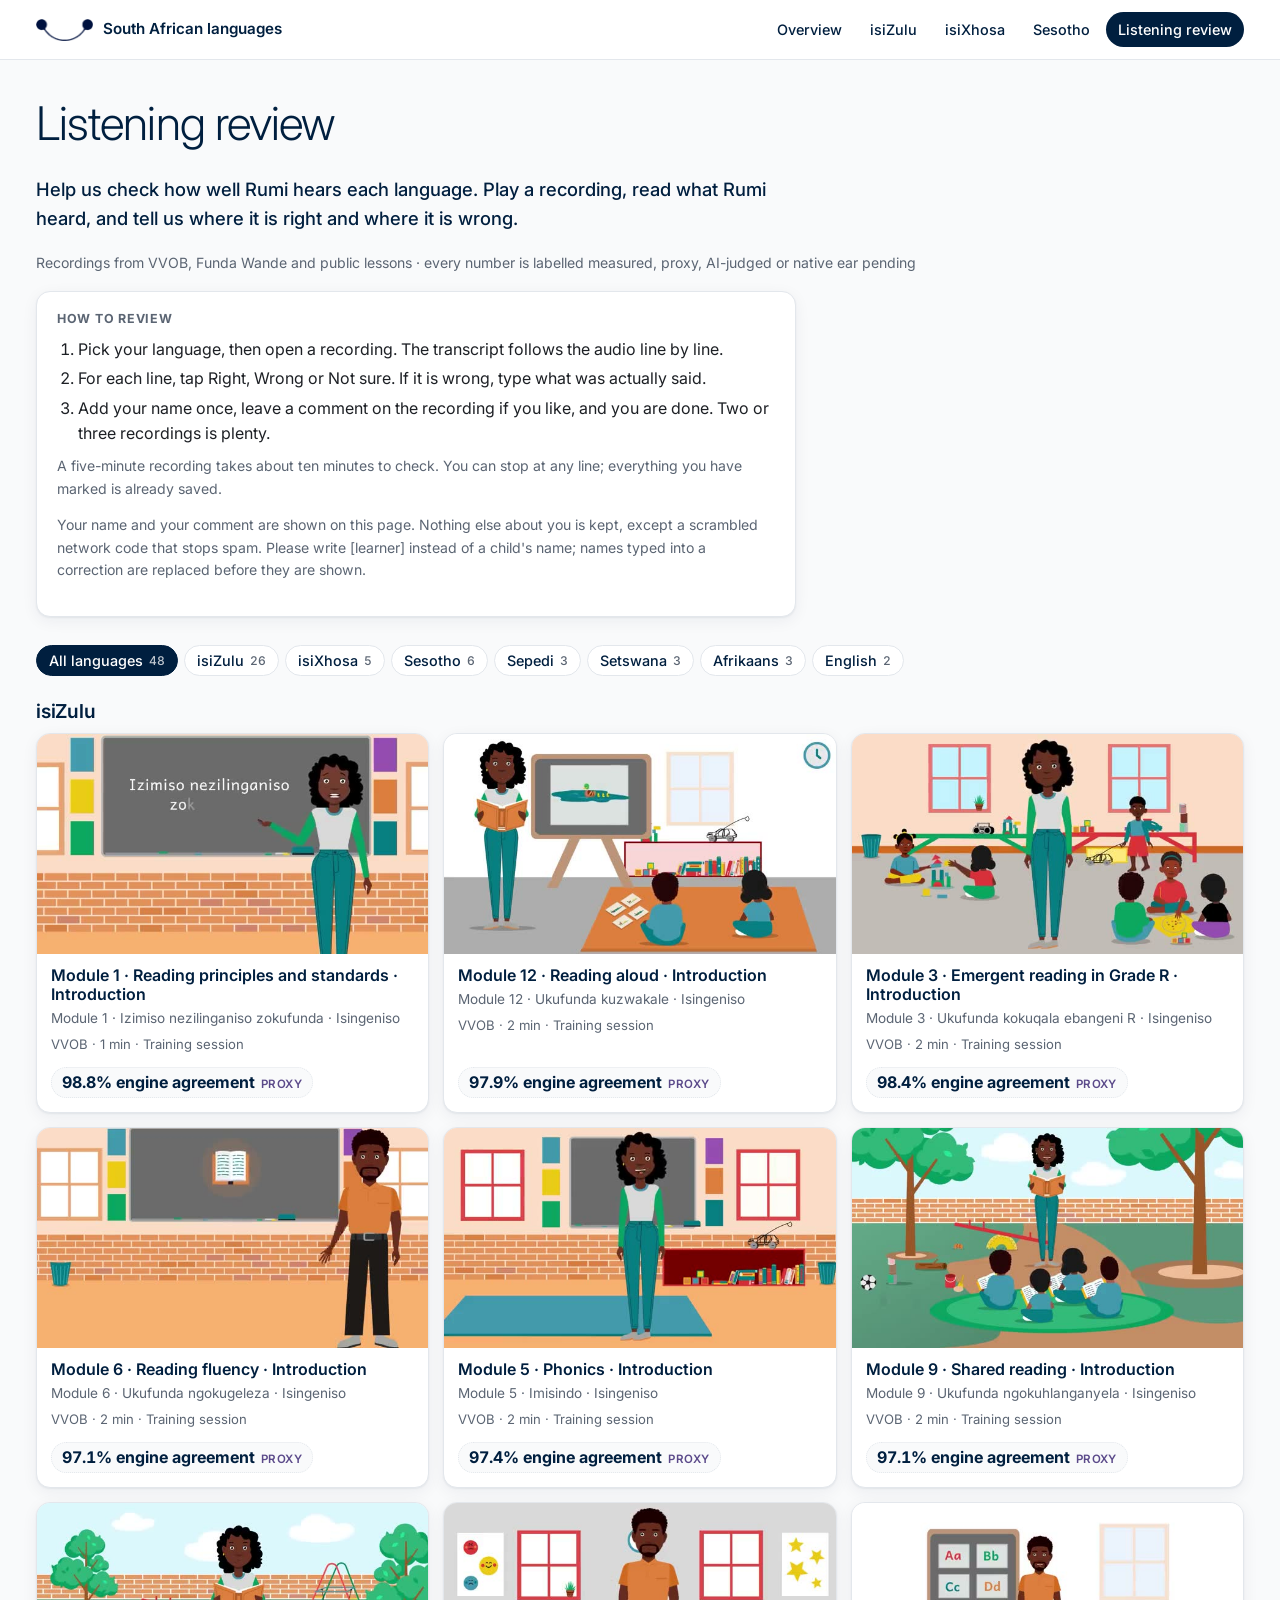
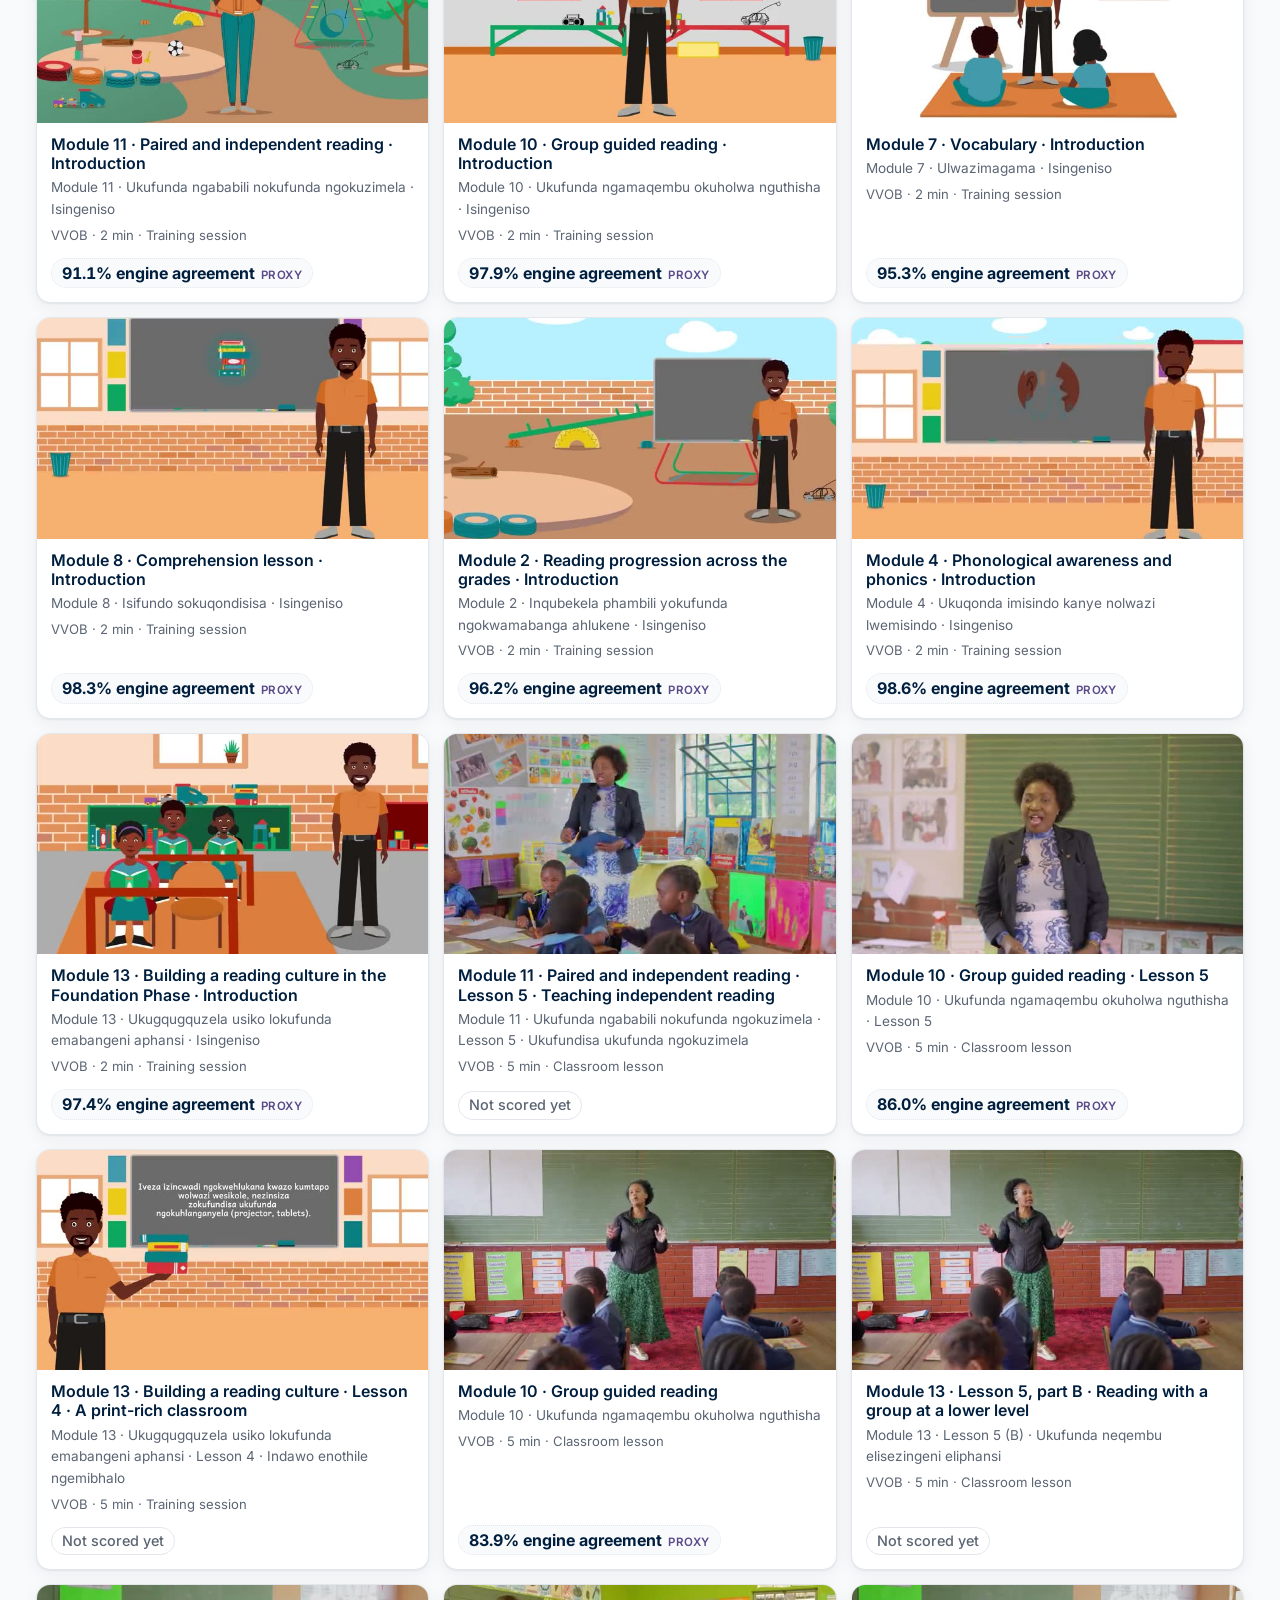
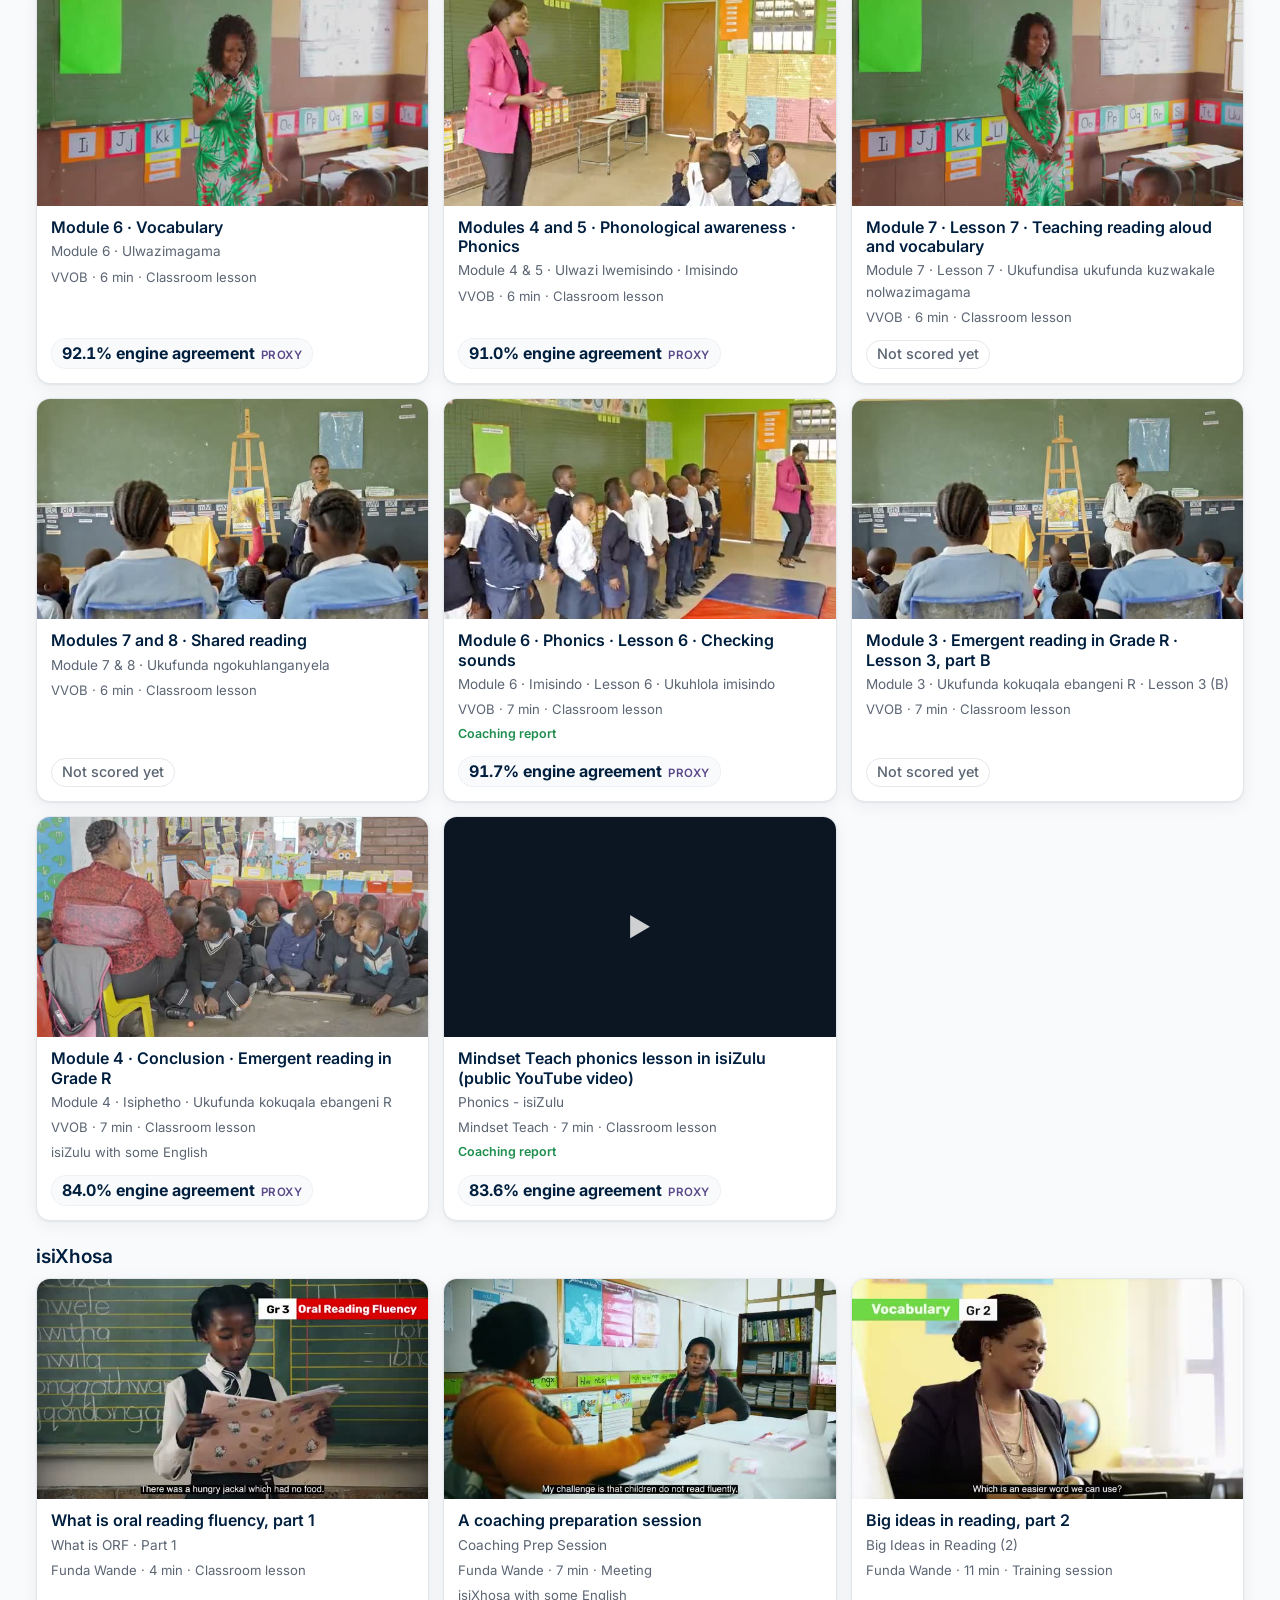
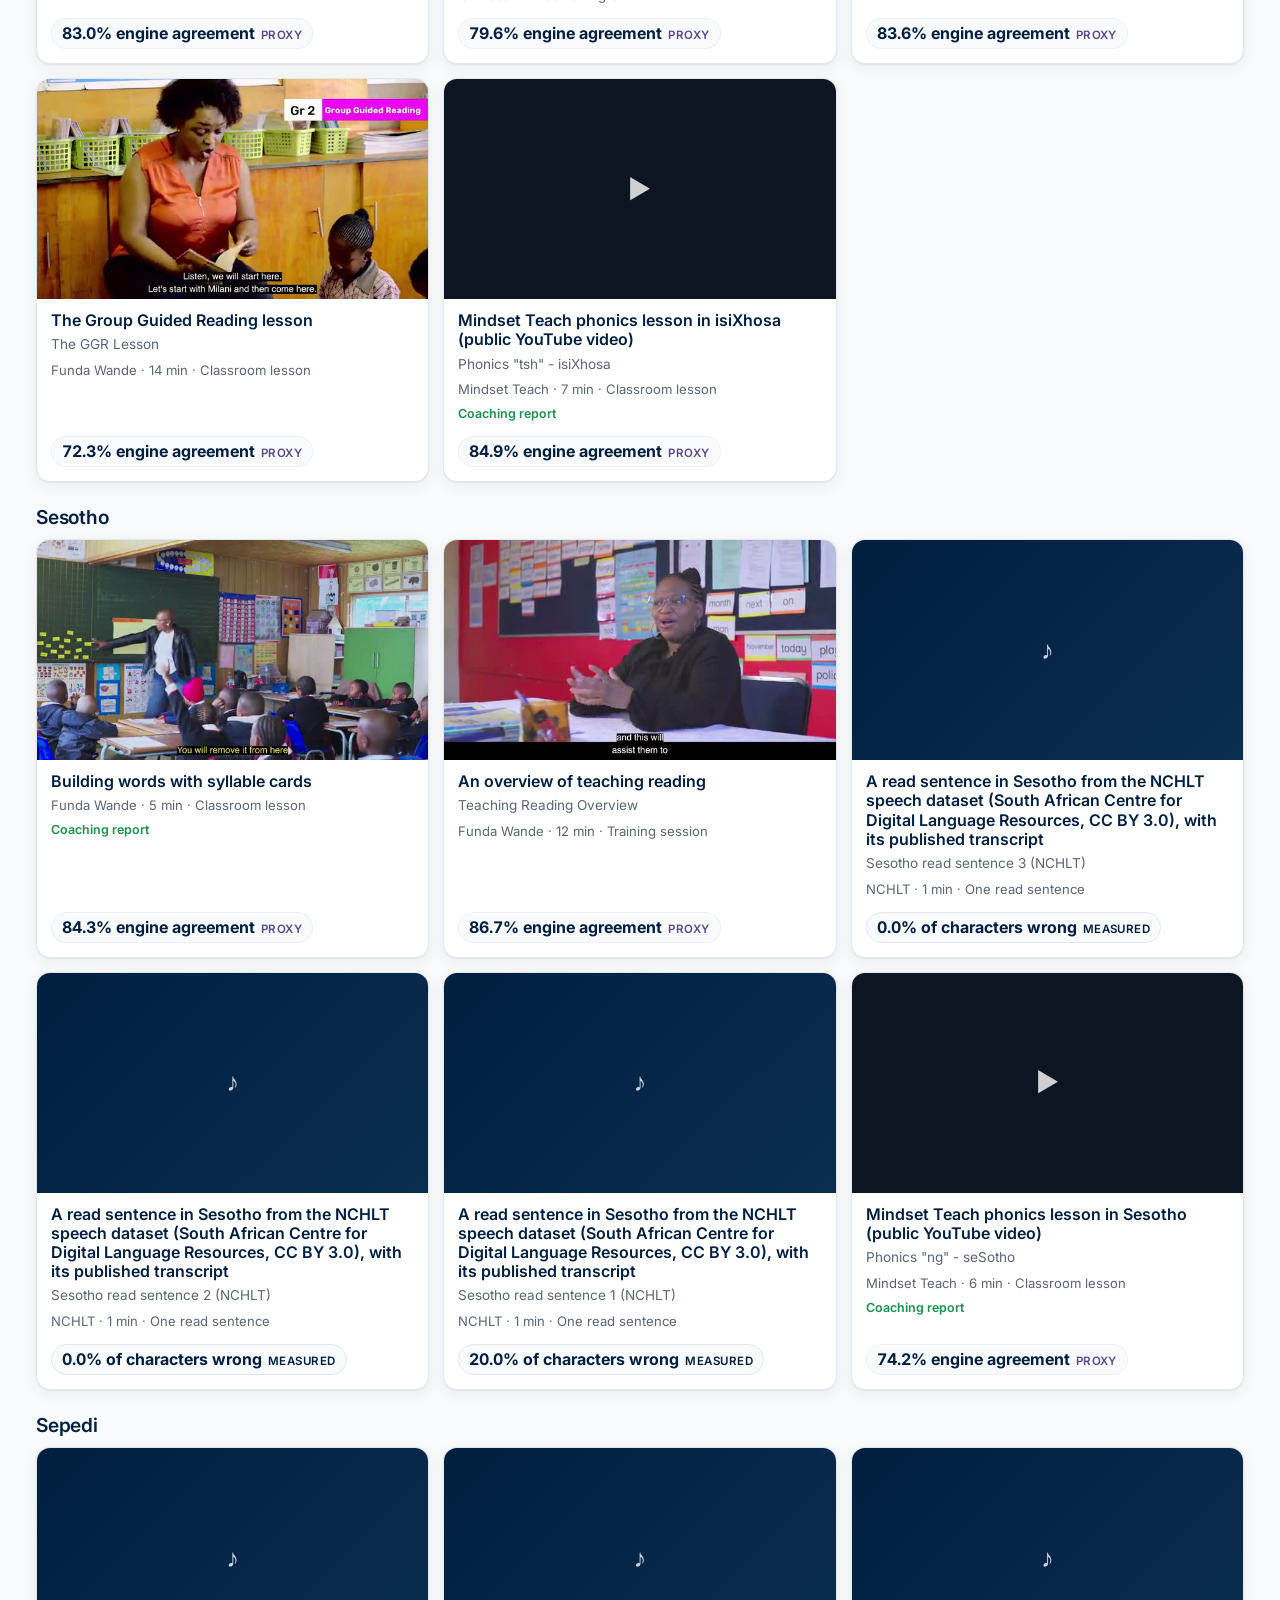
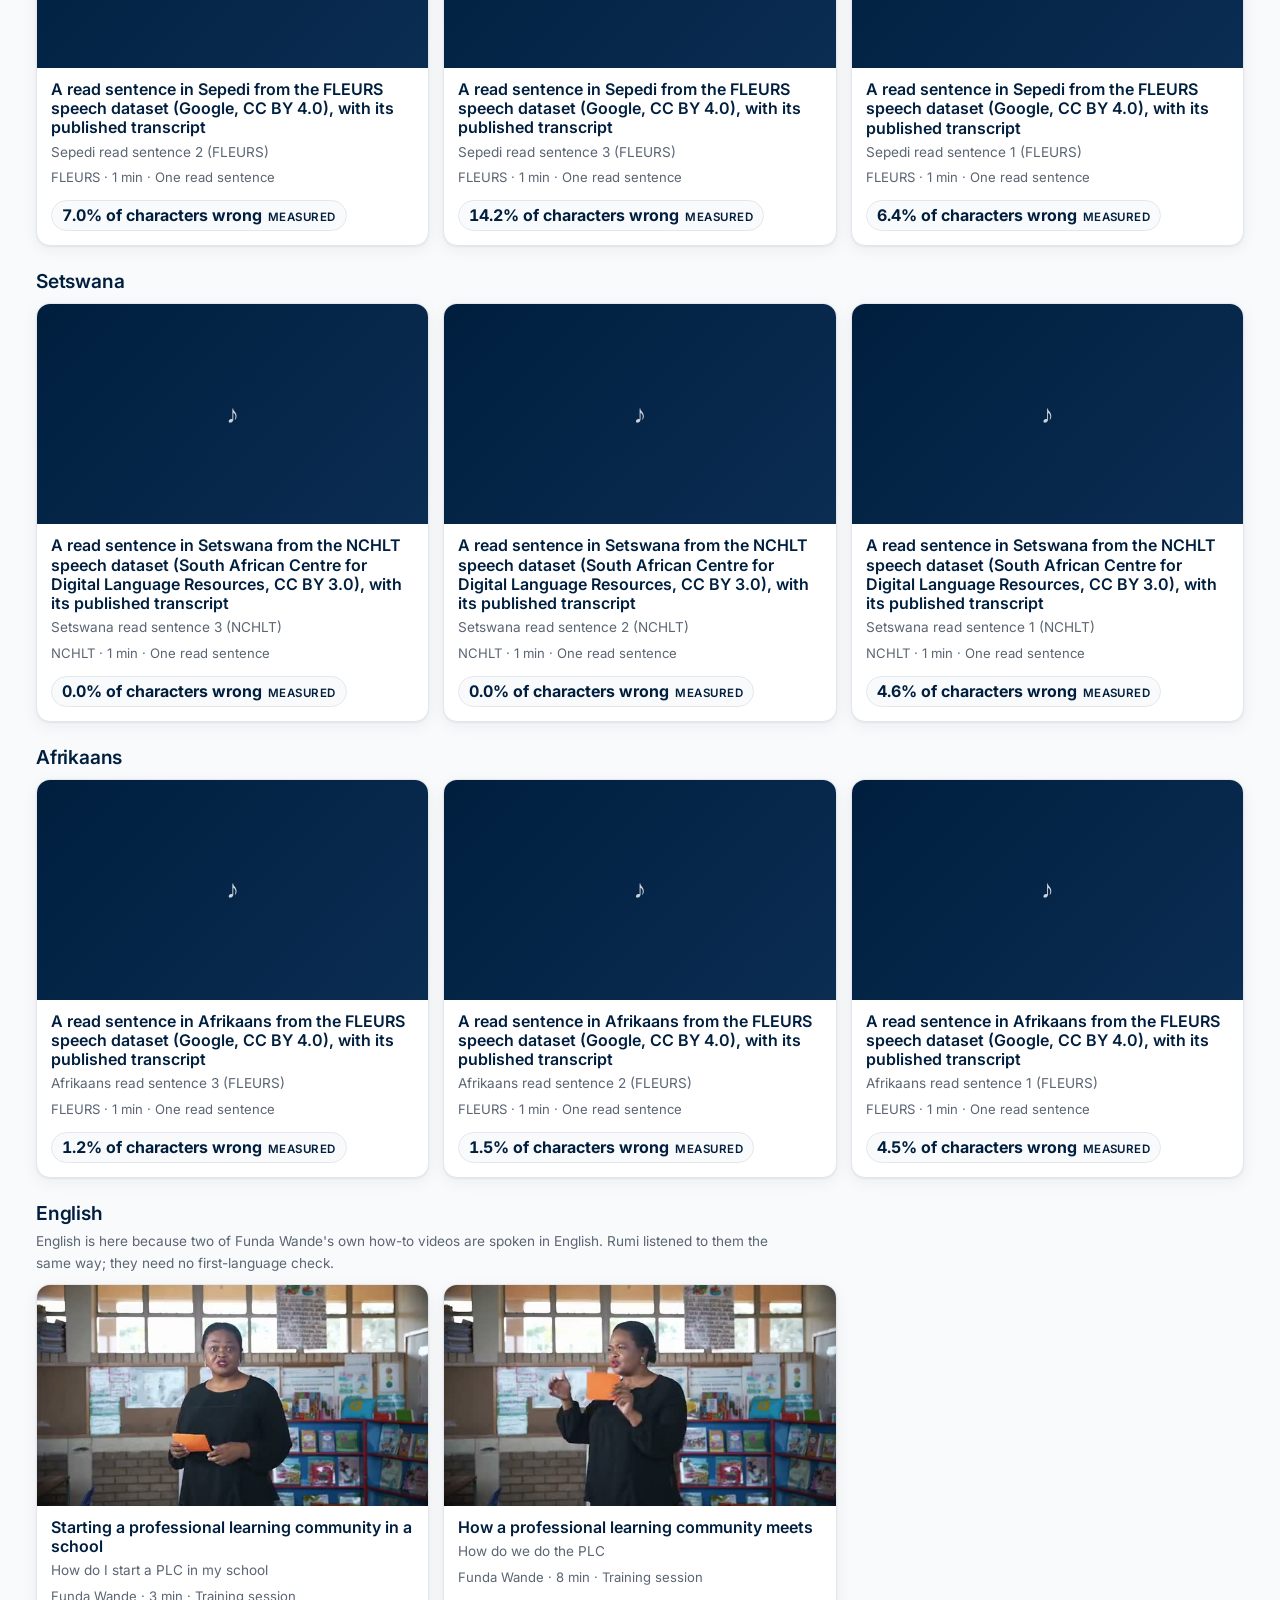
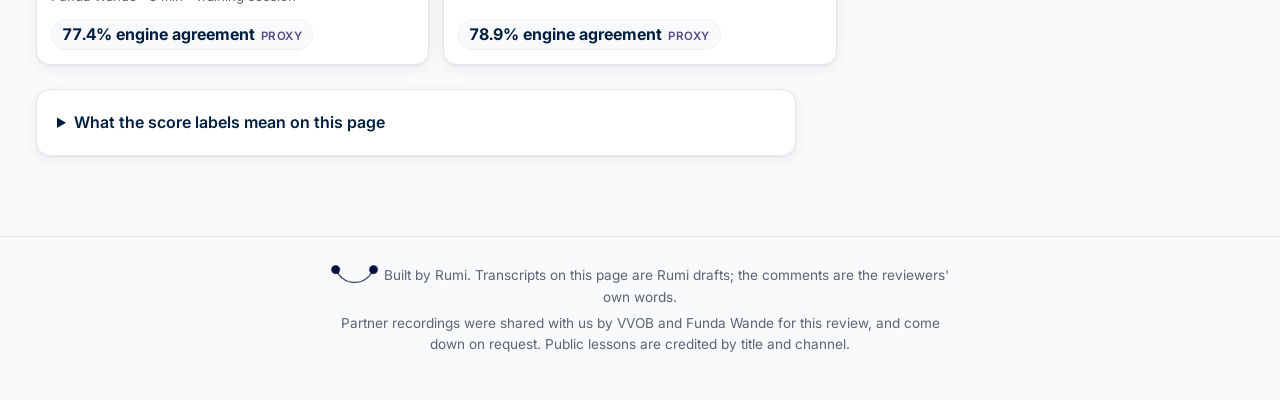
==== commit 30499a98: "Listening review: all 48 recordings integrated; Proxy vs AI-judged chips with their meanings, meanin" ====
--- a/review.html
+++ b/review.html
@@ -41,6 +41,7 @@
   <section id="list" class="rv-list" aria-live="polite">
     <h2 id="list-heading" class="sr-only"></h2>
     <div id="list-notice"></div>
+    <div id="list-notes" class="rv-notes"></div>
     <div id="cards" class="rv-cards"></div>
     <details class="card labels-help" id="labels-help">
       <summary data-copy="review.scores.heading"></summary>
--- a/assets/css/site.css
+++ b/assets/css/site.css
@@ -101,6 +101,8 @@
 .chip.measured .l { color: var(--navy); }
 .chip.ai .l { color: #8A4A00; }
 .chip.ai { border-style: dashed; }
+.chip.proxy .l { color: #5B4A8A; }
+.chip.proxy { border-style: dotted; }
 .chip.pending { background: var(--white); }
 .chip.pending .v { color: var(--muted); font-weight: 500; font-size: .9rem; }
 .chip-row { display: flex; flex-wrap: wrap; gap: 8px; align-items: center; }
@@ -494,3 +496,14 @@
 .nav-short { display: none; }
 @media (max-width: 600px) { .lang-switch .nav-long { display: none; } .lang-switch .nav-short { display: inline; } }
 @media (max-width: 420px) { .site-header .inner { gap: 6px; padding: 0 10px; } .lang-switch a { padding: 6px 7px; font-size: .8rem; } }
+
+/* Listening review: label meanings, notes above a language's list, correction hint, split lines, silence line */
+.rv-notes { display: grid; gap: 8px; max-width: 760px; margin: 4px 0 14px; }
+.rv-notes:empty { display: none; }
+.rv-note { margin: 0; font-size: .9rem; color: var(--ink); }
+.rv-group + .rv-note { margin: -4px 0 10px; font-size: .85rem; color: var(--muted); max-width: 760px; }
+.rv-mean { font-weight: 600; }
+.rv-hint { margin: 0; font-size: .8rem; color: var(--muted); }
+.rv-split { margin: 0 0 6px; font-size: .8rem; color: #8A4A00; }
+.rv-silence { margin: 4px 0 0; }
+.lang-partner { display: block; margin-top: 6px; max-width: none; }
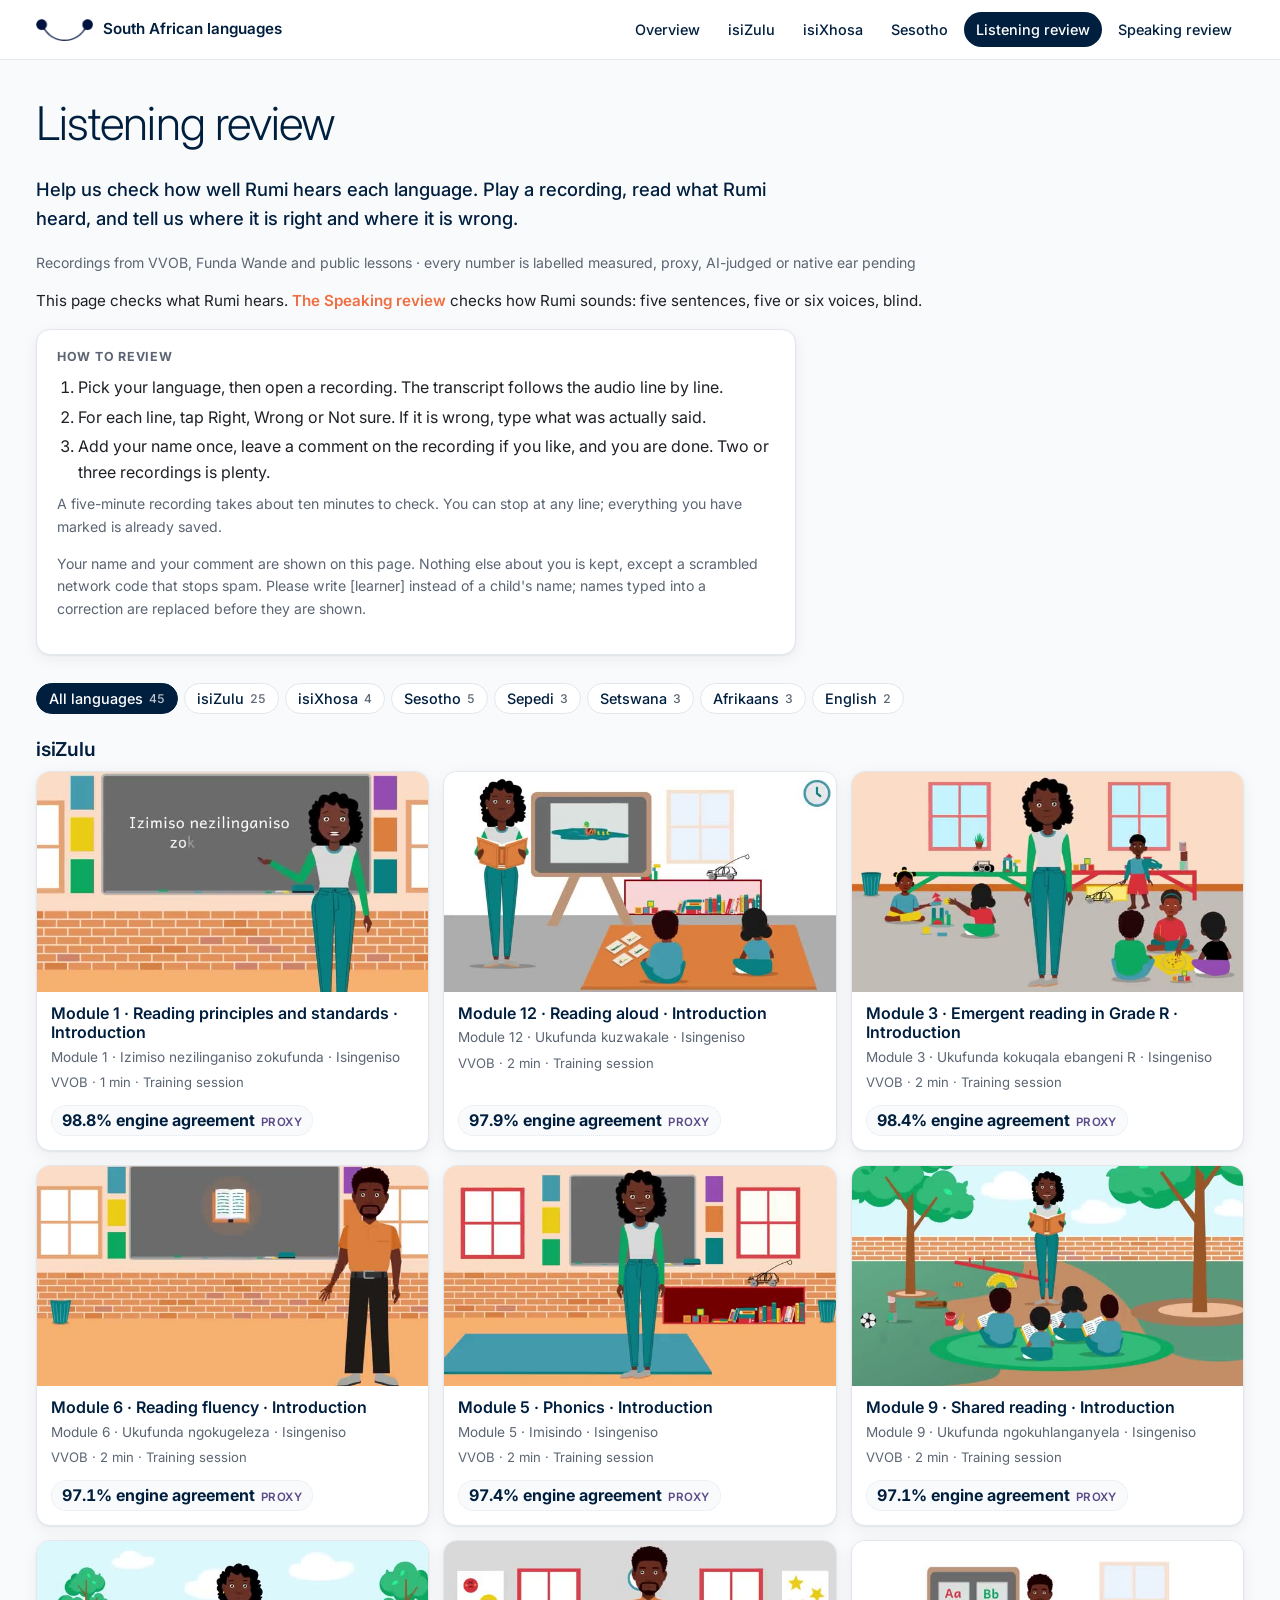
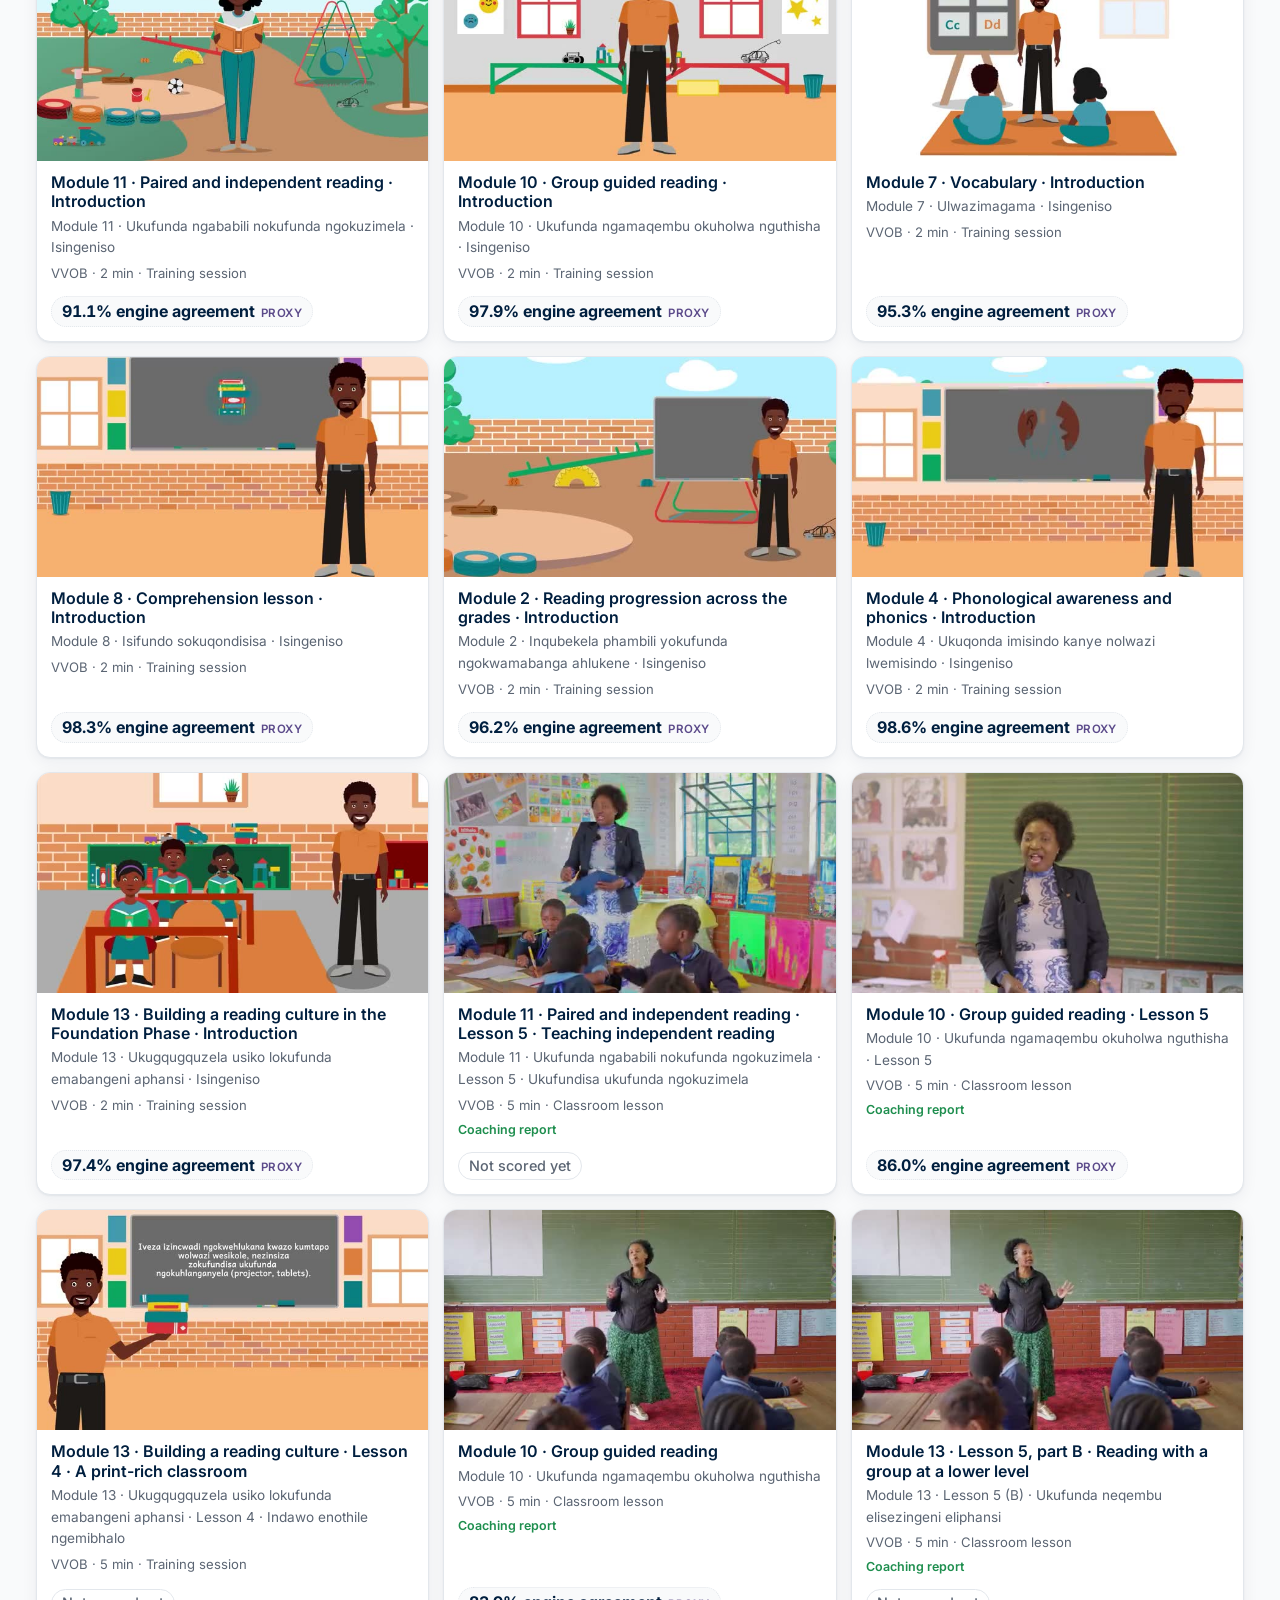
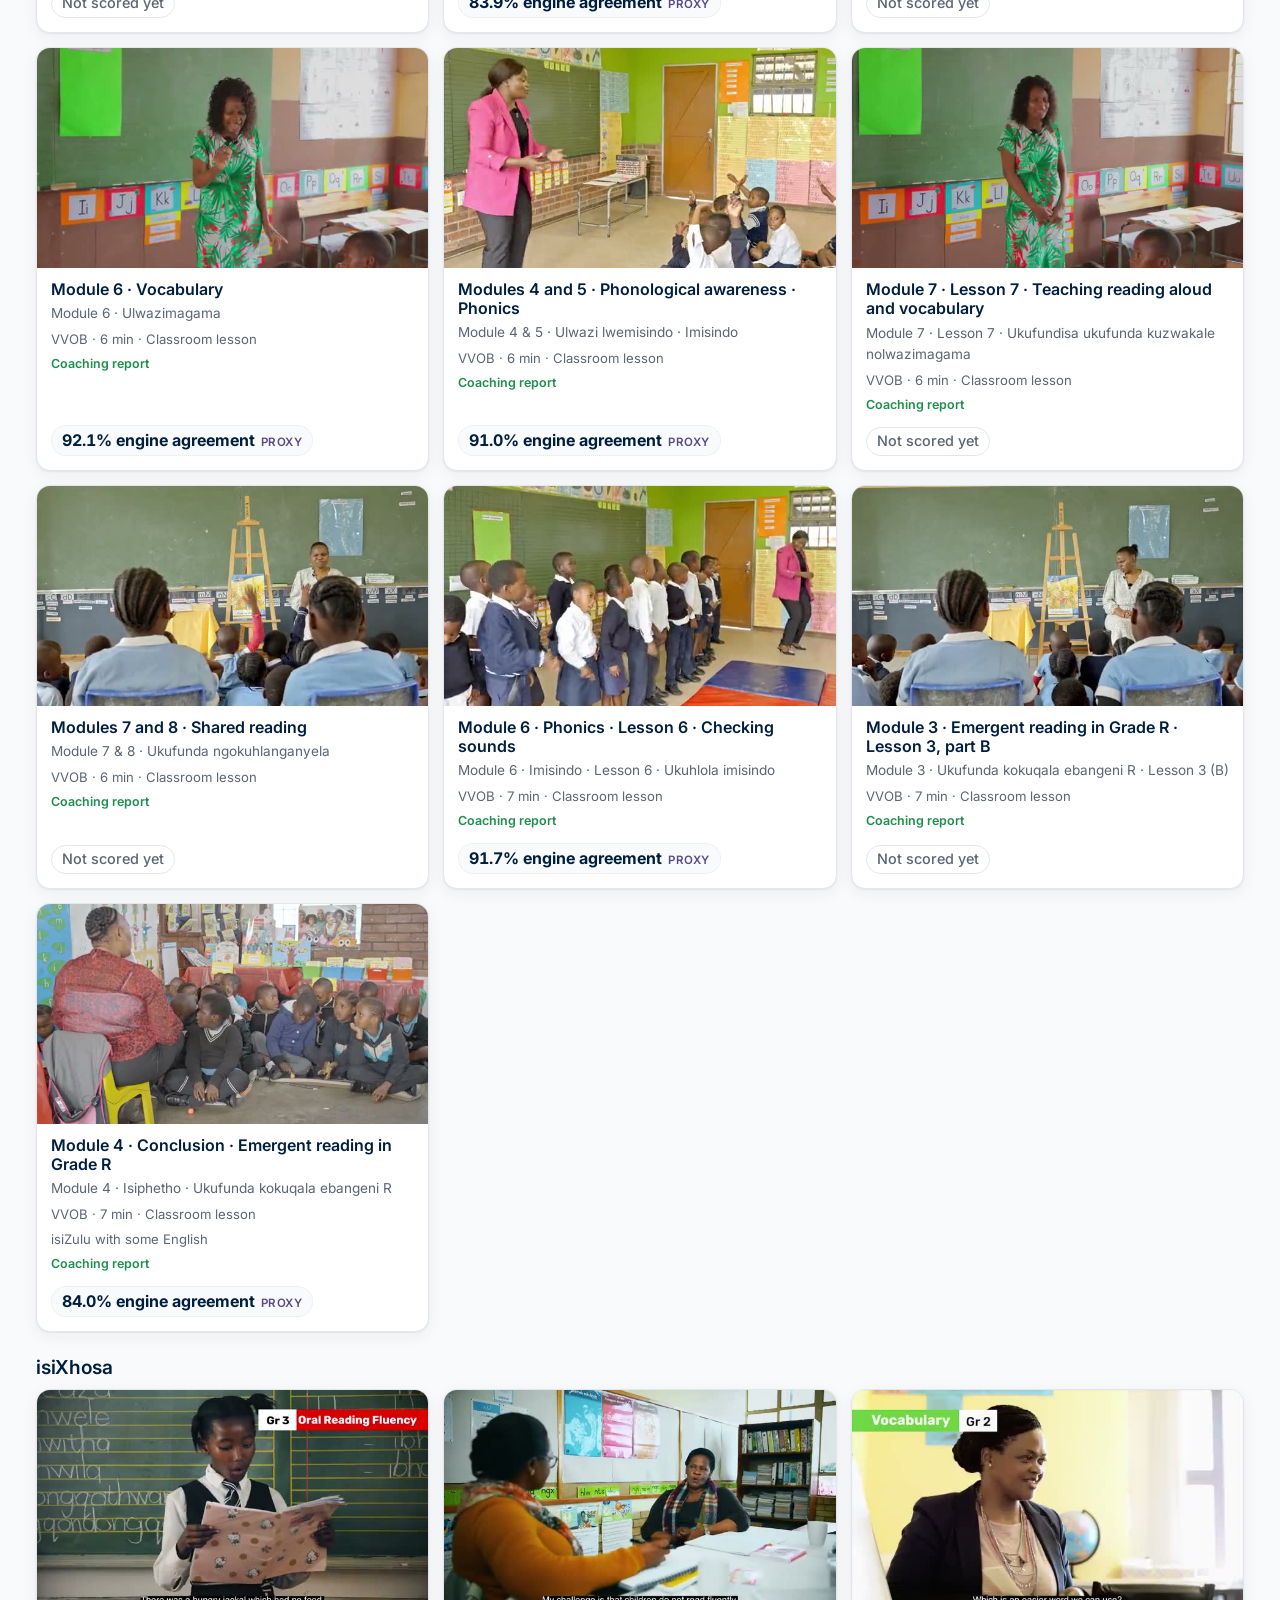
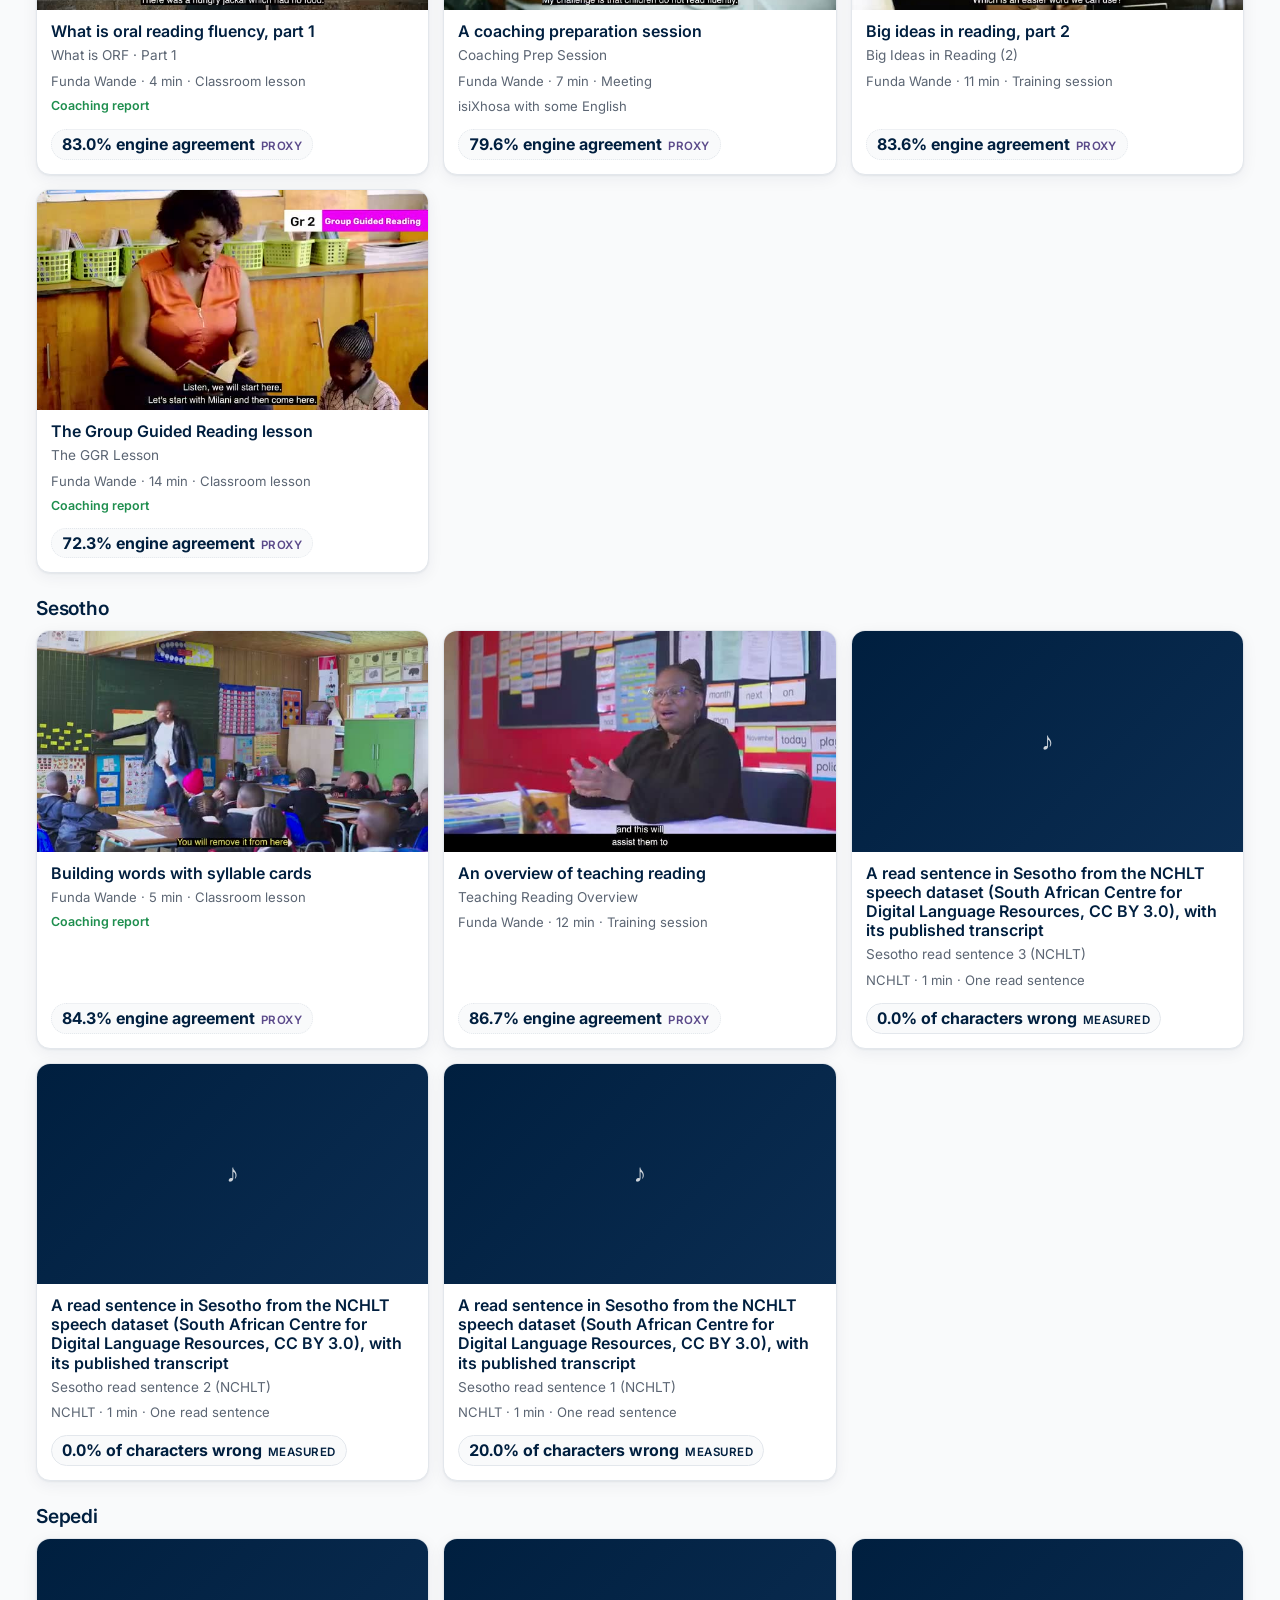
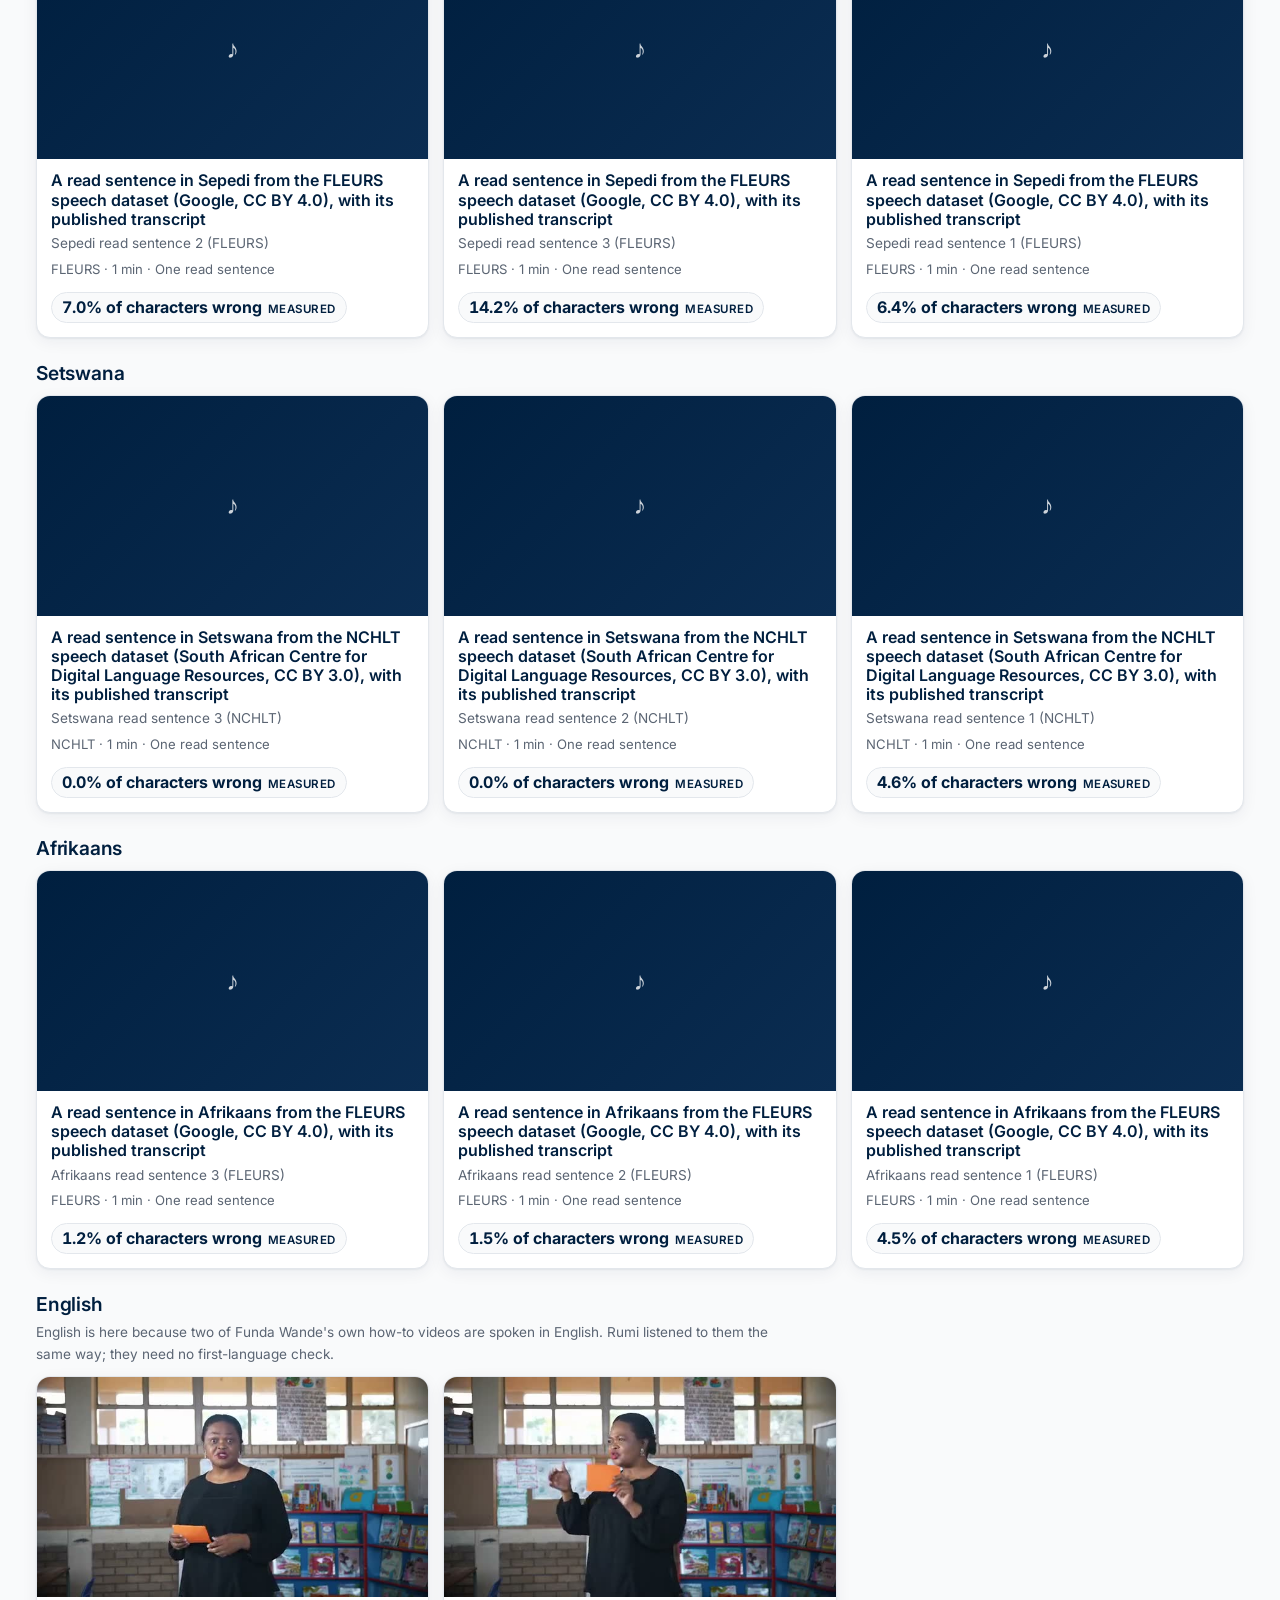
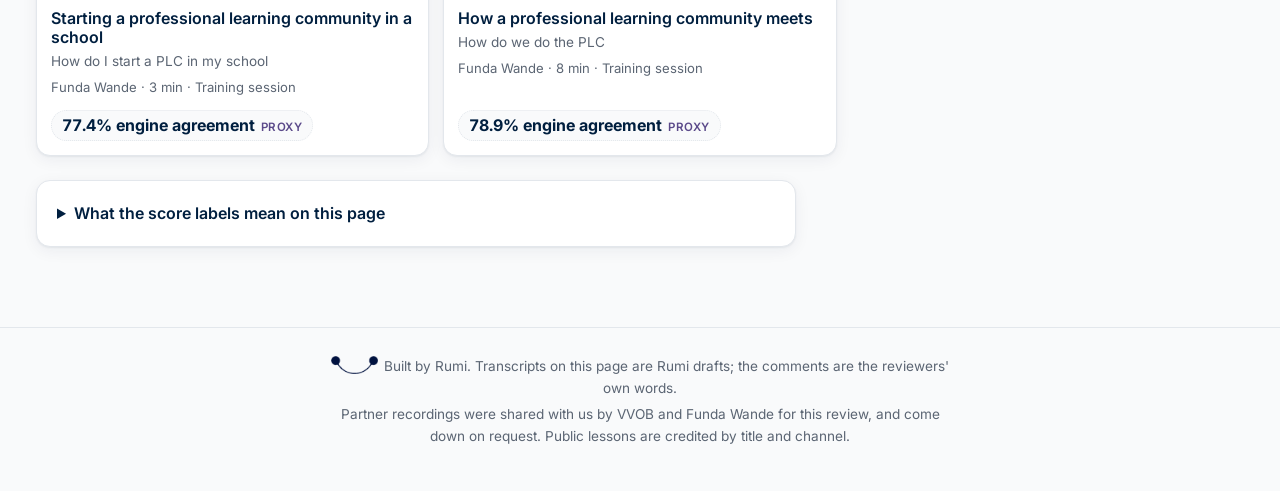
==== commit d86e5831: "Speaking review page (blind voices A–F per visitor, word flags, ratings, say-it-right recorder); lan" ====
--- a/review.html
+++ b/review.html
@@ -20,7 +20,8 @@
     <a href="zu.html" lang="zu">isiZulu</a>
     <a href="xh.html" lang="xh">isiXhosa</a>
     <a href="st.html" lang="st">Sesotho</a>
-    <a href="review.html" aria-current="page"><span class="nav-long">Listening review</span><span class="nav-short">Review</span></a>
+    <a href="review.html" aria-current="page"><span class="nav-long">Listening review</span><span class="nav-short">Listen</span></a>
+    <a href="speak.html"><span class="nav-long">Speaking review</span><span class="nav-short">Speak</span></a>
   </nav>
 </div></header>
 <main id="main" class="review-main">
@@ -28,6 +29,7 @@
     <h1 data-copy="review.meta.title"></h1>
     <p class="lede" data-copy="review.meta.lead"></p>
     <p class="note" data-copy="review.meta.dateline"></p>
+    <p class="note review-link" data-copy="review.meta.speak_line"></p>
     <div class="card how">
       <h2 class="subcard-title" data-copy="review.howto.heading"></h2>
       <ol class="how-steps" id="how-steps"></ol>
--- a/assets/css/site.css
+++ b/assets/css/site.css
@@ -507,3 +507,47 @@
 .rv-split { margin: 0 0 6px; font-size: .8rem; color: #8A4A00; }
 .rv-silence { margin: 4px 0 0; }
 .lang-partner { display: block; margin-top: 6px; max-width: none; }
+
+/* Speaking review (speak.html) */
+.sp-section { margin-top: 8px; }
+.sp-sent { margin-top: 16px; scroll-margin-top: calc(var(--header-h) + 16px); outline: none; }
+.sp-sent.linked { box-shadow: inset 4px 0 0 var(--coral), var(--shadow); }
+.sp-head { display: flex; flex-wrap: wrap; gap: 6px 10px; align-items: center; margin-bottom: 8px; }
+.sp-head h3 { margin: 0; }
+.sp-src { font-size: .75rem; font-weight: 600; color: var(--muted); border: 1px solid var(--line); border-radius: 999px; padding: 1px 9px; }
+.sp-text { font-size: 1.1rem; line-height: 1.6; margin: 0 0 4px; color: var(--navy); overflow-wrap: anywhere; }
+.sp-en { font-size: .9rem; color: var(--muted); font-style: italic; margin: 0 0 8px; }
+.sp-voices { list-style: none; margin: 12px 0 0; padding: 0; display: grid; gap: 12px; grid-template-columns: minmax(0,1fr); }
+@media (min-width: 900px) { .sp-voices { grid-template-columns: repeat(2, minmax(0,1fr)); } }
+.sp-voice { border: 1px solid var(--line); border-radius: 12px; padding: 12px; background: var(--paper); min-width: 0; }
+.sp-voice .karaoke.compact { background: transparent; }
+.sp-vhead { display: flex; flex-wrap: wrap; gap: 8px; align-items: baseline; margin-bottom: 6px; color: var(--navy); }
+.sp-flagged { font-size: .78rem; color: #8A1C1C; font-weight: 600; }
+.k-word.flag { background: var(--del-bg); color: #8A1C1C; text-decoration: underline wavy #B42318; text-underline-offset: 3px; }
+.k-word.flag.on { background: var(--coral); color: #fff; }
+.sp-scales { display: grid; gap: 8px; margin-top: 10px; }
+.sp-scale { display: grid; gap: 4px; }
+.sp-scale-l { font-size: .8rem; font-weight: 600; color: var(--navy); }
+.sp-scale-row { display: flex; flex-wrap: wrap; gap: 4px; align-items: center; }
+.sp-end { font-size: .72rem; color: var(--muted); }
+.sp-n, .sp-best { min-width: 34px; justify-content: center; }
+.sp-bestrow { display: grid; gap: 4px; margin-top: 14px; }
+.sp-better { margin-top: 12px; }
+.sp-check { display: flex; gap: 8px; align-items: flex-start; font-size: .88rem; margin-top: 10px; cursor: pointer; }
+.sp-check input { margin-top: 4px; flex: 0 0 auto; }
+.sp-record { margin-top: 12px; border: 1px dashed #C9D1DA; border-radius: 10px; padding: 8px 12px; background: var(--white); }
+.sp-record summary { cursor: pointer; font-weight: 600; color: var(--navy); font-size: .92rem; }
+.sp-record .note { margin: 8px 0; }
+.sp-rec-row { display: flex; flex-wrap: wrap; gap: 10px; align-items: center; }
+.sp-clock { font-size: .8rem; color: var(--muted); font-variant-numeric: tabular-nums; }
+.btn.rec-on { background: #B42318; border-color: #B42318; color: #fff; }
+.sp-preview { display: block; width: 100%; max-width: 360px; margin-top: 8px; height: 40px; }
+.sp-results { margin-top: 10px; border-top: 1px solid var(--line); padding-top: 8px; }
+.sp-results .note { margin: 0; }
+.sp-key ul { margin: 0; }
+.sp-locked { margin: 4px 0 0; }
+.sp-verdicts { margin-top: 10px; }
+.k-text .k-word[role="button"]:focus-visible { outline: 2px solid var(--coral); }
+.sp-ends { display: flex; justify-content: space-between; gap: 8px; max-width: 214px; }
+.sp-reveal { display: inline-flex; flex-wrap: wrap; gap: 2px 8px; font-size: .8rem; color: var(--muted); }
+.sp-reveal .sp-name { font-weight: 600; color: var(--seen); }
